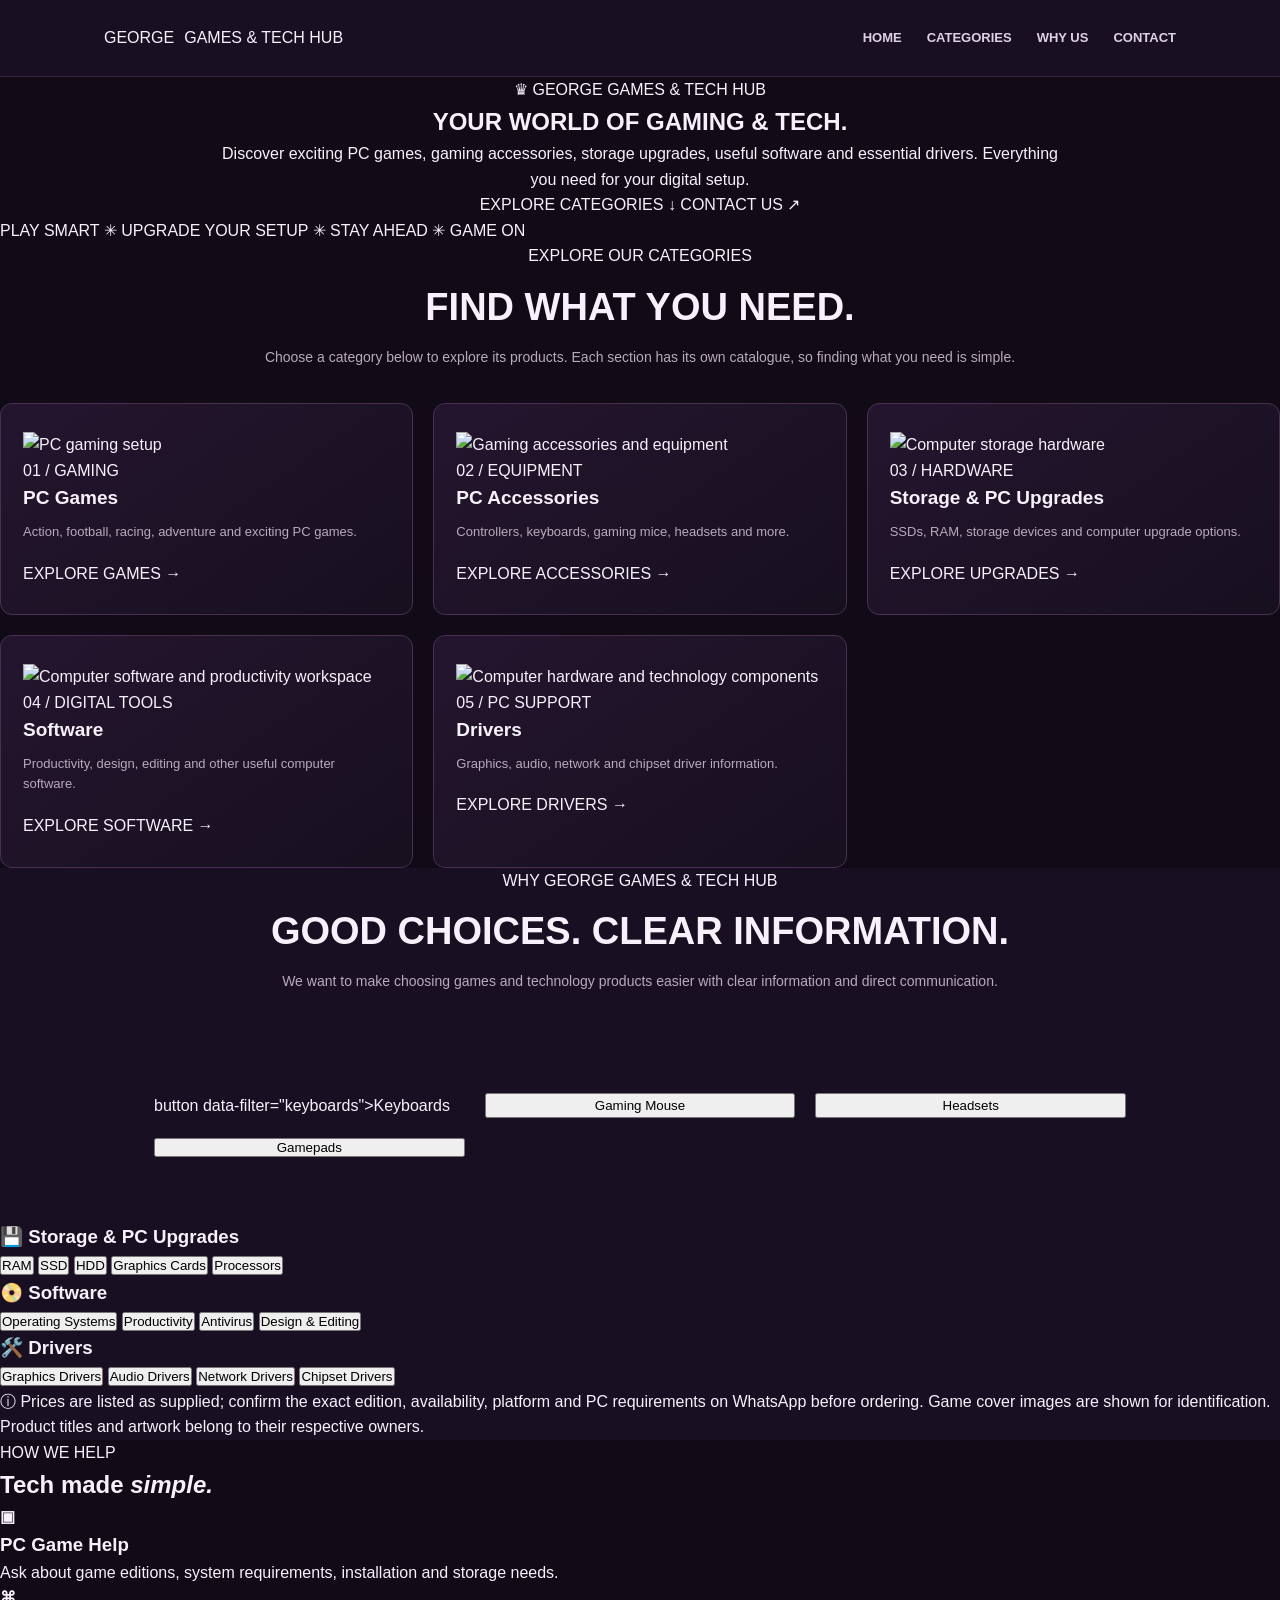
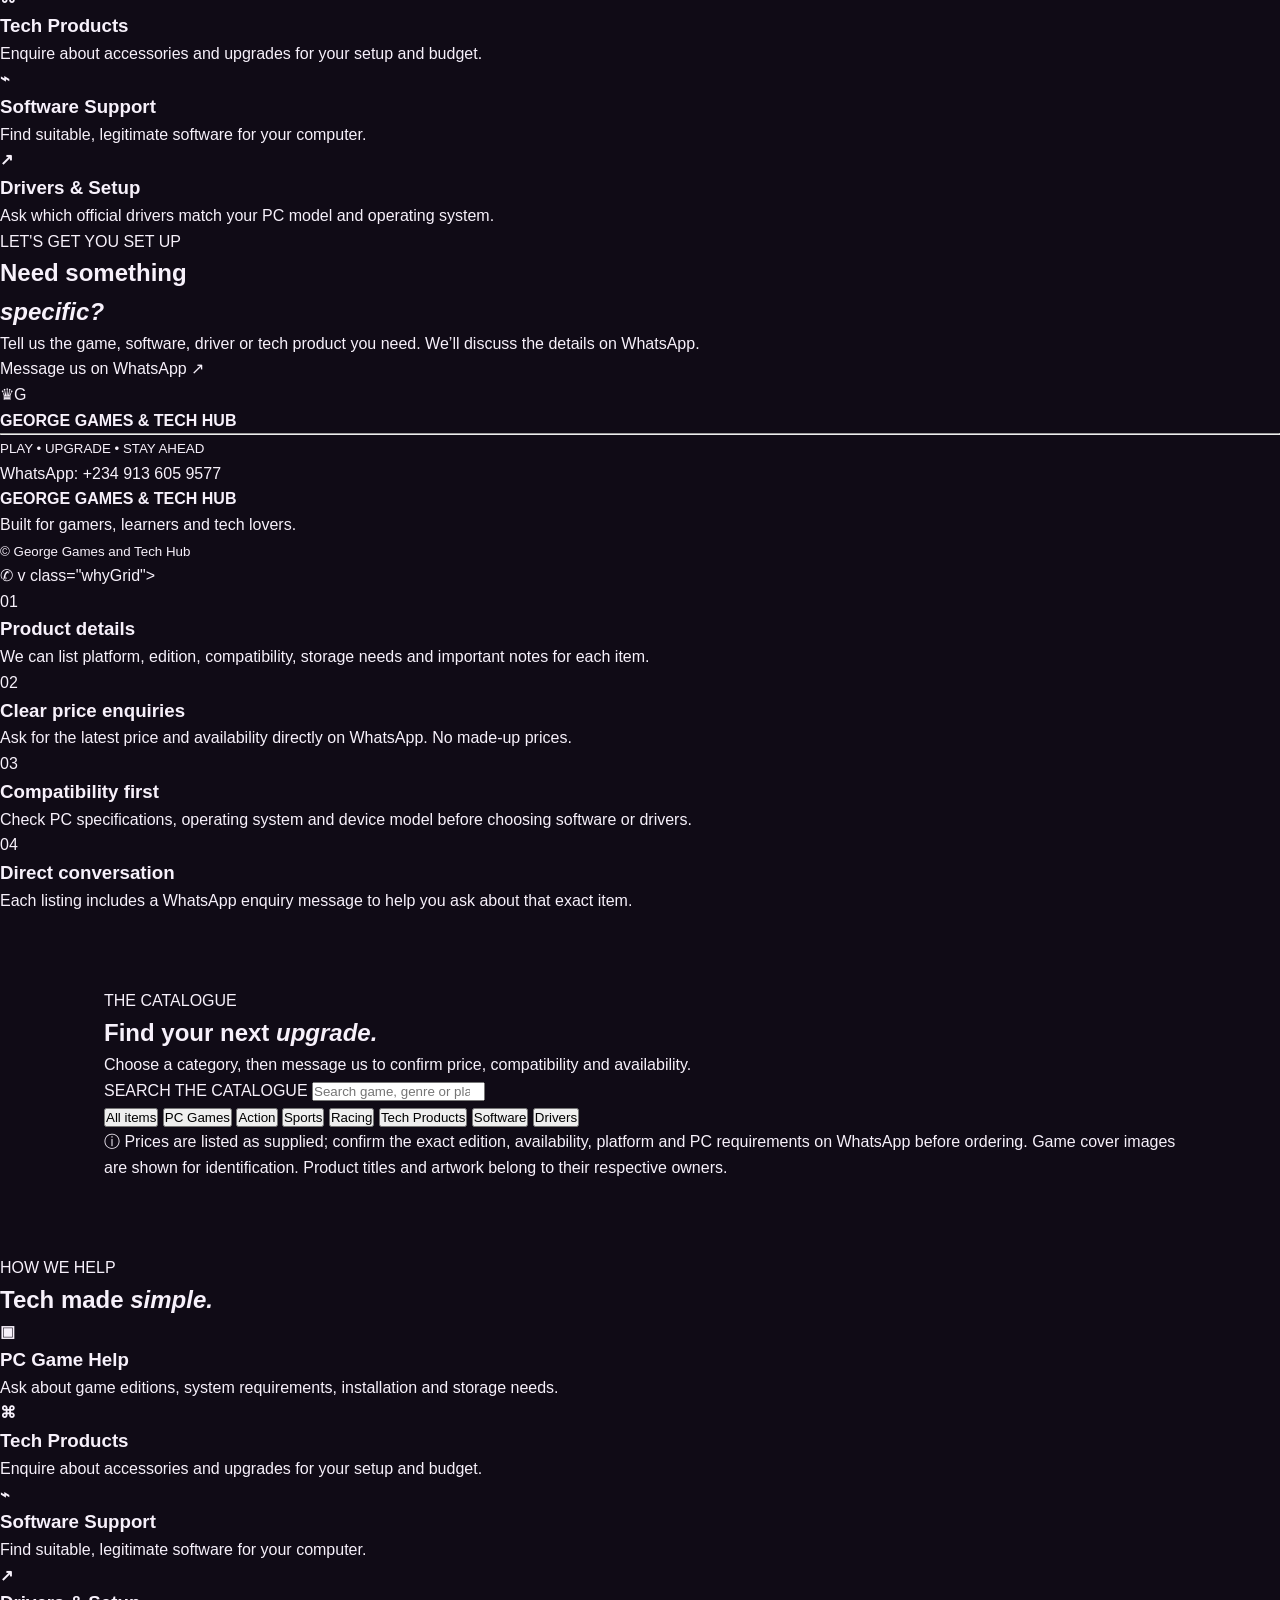
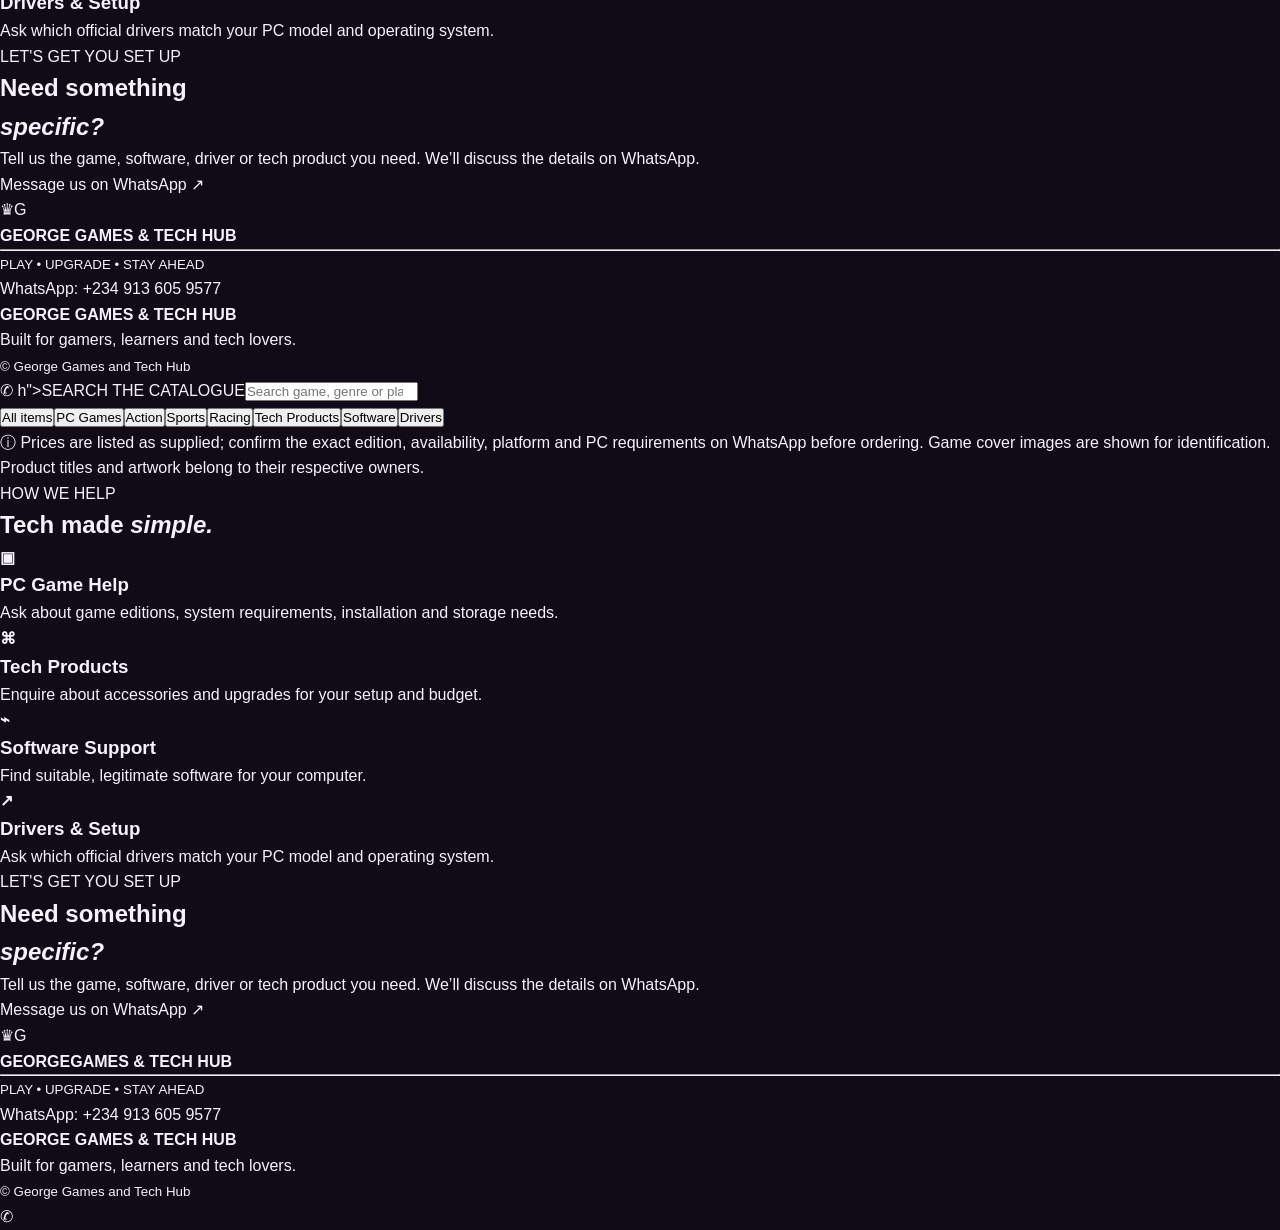
==== index.html @ 57a3c3f0 "Update index.html" ====
<!DOCTYPE html>
<html lang="en">
<head>
  <meta charset="UTF-8">
  <meta name="viewport" content="width=device-width, initial-scale=1.0">
  <meta name="theme-color" content="#160d20">
  <meta name="description" content="George Games & Tech Hub - PC games, gaming accessories, software, drivers and PC upgrades.">
  <title>George Games & Tech Hub</title>

  <style>
    * {
      box-sizing: border-box;
      margin: 0;
      padding: 0;
    }

    html {
      scroll-behavior: smooth;
    }

    body {
      background: #100b16;
      color: #f7f1fb;
      font-family: Arial, Helvetica, sans-serif;
      line-height: 1.6;
    }

    a {
      color: inherit;
      text-decoration: none;
    }

    .homeHeader {
      position: relative;
      z-index: 20;
      background: #190f22;
      border-bottom: 1px solid #392545;
    }

    .homeNav {
      max-width: 1200px;
      min-height: 76px;
      margin: auto;
      padding: 12px 5%;
      display: flex;
      align-items: center;
      justify-content: space-between;
      gap: 15px;
    }

    .homeLogo {
      display: flex;
      align-items: center;
      gap: 10px;
      min-width: 0;
    }

    .crown {
      color: #e8b84b;
      font-size: 35px;
      line-height: 1;
    }

    .logoText {
      color: #fff;
      font-weight: 900;
      font-size: 17px;
      line-height: 1.2;
      letter-spacing: 1px;
    }

    .logoText span {
      display: block;
      color: #e8b84b;
      font-size: 10px;
      letter-spacing: 2px;
      margin-top: 4px;
    }

    .homeLinks {
      display: flex;
      align-items: center;
      gap: 25px;
    }

    .homeLinks a {
      color: #ddd2e5;
      font-size: 13px;
      font-weight: bold;
    }

    .homeLinks a:hover {
      color: #e8b84b;
    }

    .homeMenu {
      display: none;
      background: #e8b84b;
      color: #160d20;
      border: 0;
      border-radius: 6px;
      padding: 10px 13px;
      font-weight: bold;
      cursor: pointer;
    }

    .hero {
      min-height: 440px;
      padding: 85px 6%;
      display: flex;
      align-items: center;
      background:
        radial-gradient(circle at 80% 30%, #462456 0, transparent 35%),
        linear-gradient(120deg, #160d20, #24132e);
    }

    .heroContent {
      max-width: 850px;
      margin: auto;
      text-align: center;
    }

    .eyebrow {
      color: #e8b84b;
      font-size: 12px;
      font-weight: bold;
      letter-spacing: 3px;
      margin-bottom: 15px;
    }

    .hero h1 {
      font-size: clamp(35px, 7vw, 65px);
      line-height: 1.12;
      margin-bottom: 20px;
    }

    .hero h1 span {
      color: #e8b84b;
    }

    .hero p {
      max-width: 650px;
      margin: 0 auto 28px;
      color: #c9bbd2;
      font-size: 16px;
    }

    .button {
      display: inline-block;
      background: #e8b84b;
      color: #160d20;
      padding: 13px 23px;
      border-radius: 6px;
      font-weight: 900;
      font-size: 13px;
      transition: 0.2s;
    }

    .button:hover {
      background: #ffd879;
      transform: translateY(-2px);
    }

    .ticker {
      background: #e8b84b;
      color: #160d20;
      text-align: center;
      padding: 12px 8px;
      font-size: 12px;
      font-weight: 900;
      letter-spacing: 1px;
    }

    .section {
      max-width: 1200px;
      margin: auto;
      padding: 75px 5%;
    }

    .sectionHeading {
      text-align: center;
      margin-bottom: 35px;
    }

    .sectionHeading small {
      color: #e8b84b;
      font-weight: bold;
      letter-spacing: 3px;
    }

    .sectionHeading h2 {
      font-size: clamp(25px, 4vw, 38px);
      margin-top: 8px;
    }

    .sectionHeading p {
      color: #b9aabd;
      margin-top: 8px;
      font-size: 14px;
    }

    .categoryGrid {
      display: grid;
      grid-template-columns: repeat(3, 1fr);
      gap: 20px;
    }

    .categoryCard {
      min-height: 190px;
      padding: 28px 22px;
      border: 1px solid #493052;
      border-radius: 12px;
      background: linear-gradient(145deg, #24152e, #17101f);
      transition: 0.25s;
    }

    .categoryCard:hover {
      transform: translateY(-5px);
      border-color: #e8b84b;
    }

    .categoryIcon {
      font-size: 34px;
      margin-bottom: 15px;
    }

    .categoryCard h3 {
      font-size: 19px;
      margin-bottom: 8px;
    }

    .categoryCard p {
      color: #b9aabd;
      font-size: 13px;
      margin-bottom: 18px;
    }

    .categoryCard strong {
      color: #e8b84b;
      font-size: 12px;
    }

    .whySection {
      background: #190f22;
    }

    .whyGrid {
      max-width: 1100px;
      margin: auto;
      padding: 65px 5%;
      display: grid;
      grid-template-columns: repeat(3, 1fr);
      gap: 20px;
    }

    .whyCard {
      text-align: center;
      padding: 25px 18px;
      border: 1px solid #392545;
      border-radius: 10px;
      background: #21142b;
    }

    .whyCard .categoryIcon {
      font-size: 30px;
    }

    .whyCard h3 {
      margin-bottom: 8px;
    }

    .whyCard p {
      color: #b9aabd;
      font-size: 13px;
    }

    .contactSection {
      text-align: center;
      padding: 70px 5%;
    }

    .contactSection h2 {
      font-size: 30px;
      margin-bottom: 12px;
    }

    .contactSection p {
      color: #b9aabd;
      margin-bottom: 22px;
    }

    .footer {
      background: #09060d;
      border-top: 1px solid #392545;
      padding: 28px 5%;
      text-align: center;
      color: #a998b5;
      font-size: 12px;
    }

    .footer strong {
      color: #e8b84b;
    }

    .whatsappFloat {
      position: fixed;
      right: 18px;
      bottom: 18px;
      z-index: 30;
      background: #20c968;
      color: #071b0e;
      padding: 13px 17px;
      border-radius: 30px;
      font-size: 13px;
      font-weight: 900;
      box-shadow: 0 5px 20px #0008;
    }

    @media (max-width: 750px) {
      .homeNav {
        min-height: 68px;
        padding: 10px 4%;
      }

      .logoText {
        font-size: 13px;
      }

      .logoText span {
        font-size: 8px;
        letter-spacing: 1px;
      }

      .crown {
        font-size: 29px;
      }

      .homeMenu {
        display: block;
        flex-shrink: 0;
      }

      .homeenter;
            align-items: center;
            background: var(--green);
            color: #10170d;
            border-radius: 50%;
            font-size: 25px;
            font-weight: bold;
            box-shadow: 0 5px 20px rgba(0,0,0,.4);
        }

        /* TABLET */

        @media (max-width: 900px) {

            .categoryGrid {
                grid-template-columns: repeat(2, 1fr);
            }

            .whyGrid {
                grid-template-columns: repeat(2, 1fr);
            }

        }

        /* MOBILE */

        @media (max-width: 650px) {

            .homeNav {
                min-height: 68px;
            }

            .homeMenu {
                display: block;
            }

            .homeLinks {
                display: none;
                position: absolute;
                top: 68px;
                left: 0;
                right: 0;
                padding: 22px 5%;
                background: #0d1510;
                border-bottom: 1px solid var(--border);
                flex-direction: column;
                align-items: flex-start;
                gap: 22px;
            }

            .homeLinks.open {
                display: flex;
            }

            .homeHero {
                min-height: 470px;
                padding: 75px 6%;
            }

            .homeHero p {
                font-size: 14px;
            }

            .homeSection {
                padding: 65px 5%;
            }

            .categoryGrid {
                grid-template-columns: 1fr;
            }

            .categoryCard {
                min-height: 290px;
            }

            .whyGrid {
                grid-template-columns: 1fr;
            }

            .homeTicker {
                font-size: 10px;
                letter-spacing: 1px;
            }

        }
    </style>
</head>

<body>

    <!-- HEADER -->

    <header class="homeHeader">

        <nav class="homeNav">

            <a href="index.html" class="homeLogo">
                GEORGE <span>GAMES & TECH HUB</span>
            </a>

            <button
                class="homeMenu"
                id="homeMenu"
                type="button"
                aria-label="Open navigation menu"
                aria-expanded="false">
                MENU ☰
            </button>

            <div class="homeLinks" id="homeLinks">

                <a href="index.html">HOME</a>
                <a href="#categories">CATEGORIES</a>
                <a href="#why-us">WHY US</a>
                <a href="#contact">CONTACT</a>

            </div>

        </nav>

    </header>


    <!-- HERO -->

    <section class="homeHero">

        <div class="heroContent">

            <span class="heroTag">
                ♛ GEORGE GAMES & TECH HUB
            </span>

            <h1>
                YOUR WORLD OF
                <span>GAMING & TECH.</span>
            </h1>

            <p>
                Discover exciting PC games, gaming accessories,
                storage upgrades, useful software and essential drivers.
                Everything you need for your digital setup.
            </p>

            <div class="heroButtons">

                <a href="#categories" class="homeButton">
                    EXPLORE CATEGORIES ↓
                </a>

                <a
                    href="https://wa.me/2349136059577"
                    target="_blank"
                    rel="noopener"
                    class="homeButton secondary">
                    CONTACT US ↗
                </a>

            </div>

        </div>

    </section>


    <!-- TICKER -->

    <div class="homeTicker">
        PLAY SMART <span>✳</span>
        UPGRADE YOUR SETUP <span>✳</span>
        STAY AHEAD <span>✳</span>
        GAME ON
    </div>


    <!-- CATEGORY CARDS -->

    <main>

        <section class="homeSection" id="categories">

            <div class="sectionHeading">

                <label>EXPLORE OUR CATEGORIES</label>

                <h2>
                    FIND WHAT YOU <span>NEED.</span>
                </h2>

                <p>
                    Choose a category below to explore its products.
                    Each section has its own catalogue, so finding what
                    you need is simple.
                </p>

            </div>


            <div class="categoryGrid">


                <!-- GAMES -->

                <a href="games.html" class="categoryCard">

                    <img
                        class="categoryImage"
                        src="https://images.unsplash.com/photo-1542751371-adc38448a05e?auto=format&fit=crop&w=1000&q=85"
                        alt="PC gaming setup"
                        loading="lazy">

                    <div class="categoryOverlay"></div>

                    <div class="categoryContent">

                        <span class="categoryNumber">01 / GAMING</span>

                        <h3>PC Games</h3>

                        <p>
                            Action, football, racing, adventure and
                            exciting PC games.
                        </p>

                        <span class="categoryLink">
                            EXPLORE GAMES →
                        </span>

                    </div>

                </a>


                <!-- ACCESSORIES -->

                <a href="accessories.html" class="categoryCard">

                    <img
                        class="categoryImage"
                        src="https://images.unsplash.com/photo-1593305841991-05c297ba4575?auto=format&fit=crop&w=1000&q=85"
                        alt="Gaming accessories and equipment"
                        loading="lazy">

                    <div class="categoryOverlay"></div>

                    <div class="categoryContent">

                        <span class="categoryNumber">02 / EQUIPMENT</span>

                        <h3>PC Accessories</h3>

                        <p>
                            Controllers, keyboards, gaming mice,
                            headsets and more.
                        </p>

                        <span class="categoryLink">
                            EXPLORE ACCESSORIES →
                        </span>

                    </div>

                </a>


                <!-- STORAGE -->

                <a href="storage.html" class="categoryCard">

                    <img
                        class="categoryImage"
                        src="https://images.unsplash.com/photo-1597872200969-2b65d56bd16b?auto=format&fit=crop&w=1000&q=85"
                        alt="Computer storage hardware"
                        loading="lazy">

                    <div class="categoryOverlay"></div>

                    <div class="categoryContent">

                        <span class="categoryNumber">03 / HARDWARE</span>

                        <h3>Storage & PC Upgrades</h3>

                        <p>
                            SSDs, RAM, storage devices and
                            computer upgrade options.
                        </p>

                        <span class="categoryLink">
                            EXPLORE UPGRADES →
                        </span>

                    </div>

                </a>


                <!-- SOFTWARE -->

                <a href="software.html" class="categoryCard">

                    <img
                        class="categoryImage"
                        src="https://images.unsplash.com/photo-1516321318423-f06f85e504b3?auto=format&fit=crop&w=1000&q=85"
                        alt="Computer software and productivity workspace"
                        loading="lazy">

                    <div class="categoryOverlay"></div>

                    <div class="categoryContent">

                        <span class="categoryNumber">04 / DIGITAL TOOLS</span>

                        <h3>Software</h3>

                        <p>
                            Productivity, design, editing and
                            other useful computer software.
                        </p>

                        <span class="categoryLink">
                            EXPLORE SOFTWARE →
                        </span>

                    </div>

                </a>


                <!-- DRIVERS -->

                <a href="drivers.html" class="categoryCard">

                    <img
                        class="categoryImage"
                        src="https://images.unsplash.com/photo-1518770660439-4636190af475?auto=format&fit=crop&w=1000&q=85"
                        alt="Computer hardware and technology components"
                        loading="lazy">

                    <div class="categoryOverlay"></div>

                    <div class="categoryContent">

                        <span class="categoryNumber">05 / PC SUPPORT</span>

                        <h3>Drivers</h3>

                        <p>
                            Graphics, audio, network and chipset
                            driver information.
                        </p>

                        <span class="categoryLink">
                            EXPLORE DRIVERS →
                        </span>

                    </div>

                </a>


            </div>

        </section>


        <!-- WHY US -->

        <section class="whySection" id="why-us">

            <div class="whyInner">

                <div class="sectionHeading">

                    <label>WHY GEORGE GAMES & TECH HUB</label>

                    <h2>
                        GOOD CHOICES.
                        <span>CLEAR INFORMATION.</span>
                    </h2>

                    <p>
                        We want to make choosing games and technology
                        products easier with clear information and
                        direct communication.
                    </p>

                </div>


                <div class="whyGrid">

       button data-filter="keyboards">Keyboards</button>
                <button data-filter="gaming mouse">Gaming Mouse</button>
                <button data-filter="headsets">Headsets</button>
                <button data-filter="gamepads">Gamepads</button>
            </div>
        </div>

        <div class="filterGroup">
            <h3>💾 Storage &amp; PC Upgrades</h3>
            <div class="filters">
                <button data-filter="ram">RAM</button>
                <button data-filter="ssd">SSD</button>
                <button data-filter="hdd">HDD</button>
                <button data-filter="graphics cards">Graphics Cards</button>
                <button data-filter="processors">Processors</button>
            </div>
        </div>

        <div class="filterGroup">
            <h3>📀 Software</h3>
            <div class="filters">
                <button data-filter="operating systems">Operating Systems</button>
                <button data-filter="productivity">Productivity</button>
                <button data-filter="antivirus">Antivirus</button>
                <button data-filter="design & editing">Design &amp; Editing</button>
            </div>
        </div>

        <div class="filterGroup">
            <h3>🛠️ Drivers</h3>
            <div class="filters">
                <button data-filter="graphics drivers">Graphics Drivers</button>
                <button data-filter="audio drivers">Audio Drivers</button>
                <button data-filter="network drivers">Network Drivers</button>
                <button data-filter="chipset drivers">Chipset Drivers</button>
            </div>
        </div>

    </div>

    <div class="products" id="products"></div>

    <p class="note">
        ⓘ Prices are listed as supplied; confirm the exact edition,
        availability, platform and PC requirements on WhatsApp before
        ordering. Game cover images are shown for identification.
        Product titles and artwork belong to their respective owners.
    </p>

</section>

<!-- SERVICES -->

<section class="services" id="services">
    <label>HOW WE HELP</label>
    <h2>Tech made <em>simple.</em></h2>

    <div class="serviceGrid">
        <article>
            <b>▣</b>
            <h3>PC Game Help</h3>
            <p>Ask about game editions, system requirements, installation and storage needs.</p>
        </article>

        <article>
            <b>⌘</b>
            <h3>Tech Products</h3>
            <p>Enquire about accessories and upgrades for your setup and budget.</p>
        </article>

        <article>
            <b>⌁</b>
            <h3>Software Support</h3>
            <p>Find suitable, legitimate software for your computer.</p>
        </article>

        <article>
            <b>↗</b>
            <h3>Drivers &amp; Setup</h3>
            <p>Ask which official drivers match your PC model and operating system.</p>
        </article>
    </div>
</section>

<!-- CONTACT -->

<section class="contact" id="contact">

    <div class="contactCard">
        <label>LET'S GET YOU SET UP</label>
        <h2>Need something<br><em>specific?</em></h2>

        <p>
            Tell us the game, software, driver or tech product you need.
            We’ll discuss the details on WhatsApp.
        </p>

        <a class="btn"
           data-wa="Hello George Games and Tech Hub! I need help finding a specific product."
           target="_blank"
           rel="noopener">
            Message us on WhatsApp ↗
        </a>
    </div>

    <div class="contactSide">
        <div class="bigG"><span>♛</span>G</div>
        <strong>GEORGE</strong>
        <b>GAMES &amp; TECH HUB</b>
        <hr>
        <small>PLAY • UPGRADE • STAY AHEAD</small>
        <p class="contactNumber">WhatsApp: +234 913 605 9577</p>
    </div>

</section>

</main>

<!-- FOOTER -->

<footer>
    <strong>GEORGE <span>GAMES &amp; TECH HUB</span></strong>
    <p>Built for gamers, learners and tech lovers.</p>
    <small>© <span id="year"></span> George Games and Tech Hub</small>
</footer>

<a class="floatWa"
   data-wa="Hello! Please help me with your catalogue."
   target="_blank"
   rel="noopener"
   aria-label="WhatsApp">✆</a>

<!-- SUPABASE CONNECTION -->

<script src="https://cdn.jsdelivr.net/npm/@supabase/supabase-js@2"></script>

<script>
const SUPABASE_URL = "https://krwdispgabnsxrbbpeqx.supabase.co";

const SUPABASE_PUBLISHABLE_KEY = "sb_publishable_7kXHB4eR-ukGbXNZL1s57A_Ve8VWEEv";

const supabaseClient = window.supabase.createClient(
    SUPABASE_URL,
    SUPABASE_PUBLISHABLE_KEY
);
</script>

<!-- PRODUCT CATALOGUE -->

<script src="products.js"></script>

<!-- MAIN WEBSITE APPLICATION -->

<script src="app.js"></script>

<!-- SERVICE WORKER -->

<script>
if ("serviceWorker" in navigator) {
    window.addEventListener("load", () => {
        navigator.serviceWorker
            .register("./sw.js")
            .then(() => {
                console.log("George Games Tech Hub app is ready!");
            })
            .catch(error => {
                console.error("Service worker registration failed:", error);
            });
    });
}
</script>

<!-- LOADING SCREEN -->

<script>
window.addEventListener("load", function() {
    const loader = document.f35" opacity=".75"/>
        </svg>

        <div class="chip">ELITE SERIES 2 <span>•</span> PC READY</div>

        <div class="controller-caption">
            <b>PRECISION CONTROL</b>
            <small>Custom profiles · Rear paddles · Adjustable sticks</small>
        </div>
    </div>
</section>

<div class="ticker">
    PLAY SMART <b>✳</b> UPGRADE YOUR SETUP <b>✳</b> STAY AHEAD <b>✳</b>
    PLAY SMART <b>✳</b> UPGRADE YOUR SETUP <b>✳</b> STAY AHEAD
</div>

<!-- WHY US -->

<section class="why section" id="why-us">
    <div class="heading">
        <div>
            <label>WHY GEORGE GAMES &amp; TECH HUB</label>
            <h2>Good choices.<br><em>Clear information.</em></h2>
        </div>
        <p>Find the right game, accessory or PC software with product details explained in simple language before you decide.</p>
    </div>

    <div class="whyGrid">
        <article>
            <span>01</span>
            <h3>Product details</h3>
            <p>We can list platform, edition, compatibility, storage needs and important notes for each item.</p>
        </article>

        <article>
            <span>02</span>
            <h3>Clear price enquiries</h3>
            <p>Ask for the latest price and availability directly on WhatsApp. No made-up prices.</p>
        </article>

        <article>
            <span>03</span>
            <h3>Compatibility first</h3>
            <p>Check PC specifications, operating system and device model before choosing software or drivers.</p>
        </article>

        <article>
            <span>04</span>
            <h3>Direct conversation</h3>
            <p>Each listing includes a WhatsApp enquiry message to help you ask about that exact item.</p>
        </article>
    </div>
</section>

<!-- CATALOGUE -->

<section class="section" id="catalogue">

    <div class="heading">
        <div>
            <label>THE CATALOGUE</label>
            <h2>Find your next <em>upgrade.</em></h2>
        </div>
        <p>Choose a category, then message us to confirm price, compatibility and availability.</p>
    </div>

    <div class="catalogueTools">
        <label class="searchLabel" for="productSearch">SEARCH THE CATALOGUE</label>
        <input id="productSearch" type="search" placeholder="Search game, genre or platform…" autocomplete="off">
        <span id="productCount" class="productCount"></span>
    </div>

    <!-- NEW GROUPED FILTERS -->

    <div class="filterGroups">

        <div class="filterGroup">
            <h3>🌟 All Products</h3>
            <div class="filters">
                <button class="active" data-filter="all">All Items</button>
            </div>
        </div>

        <div class="filterGroup">
            <h3>🎮 PC Games</h3>
            <div class="filters">
                <button data-filter="games">All Games</button>
                <button data-filter="action">Action</button>
                <button data-filter="adventure">Adventure</button>
                <button data-filter="racing">Racing</button>
                <button data-filter="sports">Sports</button>
                <button data-filter="fighting">Fighting</button>
                <button data-filter="shooting">Shooting</button>
                <button data-filter="open world">Open World</button>
                <button data-filter="simulation">Simulation</button>
                <button data-filter="strategy">Strategy</button>
                <button data-filter="horror">Horror</button>
            </div>
        </div>

        <div class="filterGroup">
            <h3>🖥️ PC Accessories</h3>
            <div class="filters">
                <button data-filter="controllers">Controllers</button>
                <button data-filter="keyboards">Keyboards</button>
                <button data-filter="gaming mouse">Gaming Mouse</button>
                <button data-filter="headsets">Headsets</button>
                <button data-filter="gamepads">Gamepads</button>
            </div>
        </div>

        <div class="filterGroup">
            <h3>💾 Storage &amp; PC Upgrades</h3>
            <div class="filters">
                <button data-filter="ram">RAM</button>
                <button data-filter="ssd">SSD</button>
                <button data-filter="hdd">HDD</button>
                <button data-filter="graphics cards">Graphics Cards</button>
                <button data-filter="processors">Processors</button>
            </div>
        </div>

        <div class="filterGroup">
            <h3>📀 Software</h3>
            <div class="filters">
                <button data-filter="operating systems">Operating Systems</button>
                <button data-filter="productivity">Productivity</button>
                <button data-filter="antivirus">Antivirus</button>
                <button data-filter="design & editing">Design &amp; Editing</button>
            </div>
        </div>

        <div class="filterGroup">
            <h3>🛠️ Drivers</h3>
            <div class="filters">
                <button data-filter="graphics drivers">Graphics Drivers</button>
                <button data-filter="audio drivers">Audio Drivers</button>
                <button data-filter="network drivers">Network Drivers</button>
                <button data-filter="chipset drivers">Chipset Drivers</button>
            </div>
        </div>

    </div>

    <div class="products" id="products"></div>

    <p class="note">
        ⓘ Prices are listed as supplied; confirm the exact edition, availability, platform and PC requirements on WhatsApp before ordering. Game cover images are shown for identification. Product titles and artwork belong to their respective owners.
    </p>

</section>

<!-- SERVICES -->

<section class="services" id="services">
    <label>HOW WE HELP</label>
    <h2>Tech made <em>simple.</em></h2>

    <div class="serviceGrid">
        <article>
            <b>▣</b>
            <h3>PC Game Help</h3>
            <p>Ask about game editions, system requirements, installation and storage needs.</p>
        </article>

        <article>
            <b>⌘</b>
            <h3>Tech Products</h3>
            <p>Enquire about accessories and upgrades for your setup and budget.</p>
        </article>

        <article>
            <b>⌁</b>
            <h3>Software Support</h3>
            <p>Find suitable, legitimate software for your computer.</p>
        </article>

        <article>
            <b>↗</b>
            <h3>Drivers &amp; Setup</h3>
            <p>Ask which official drivers match your PC model and operating system.</p>
        </article>
    </div>
</section>

<!-- CONTACT -->

<section class="contact" id="contact">

    <div class="contactCard">
        <label>LET'S GET YOU SET UP</label>
        <h2>Need something<br><em>specific?</em></h2>
        <p>Tell us the game, software, driver or tech product you need. We’ll discuss the details on WhatsApp.</p>

        <a class="btn" data-wa="Hello George Games and Tech Hub! I need help finding a specific product." target="_blank" rel="noopener">
            Message us on WhatsApp ↗
        </a>
    </div>

    <div class="contactSide">
        <div class="bigG"><span>♛</span>G</div>
        <strong>GEORGE</strong>
        <b>GAMES &amp; TECH HUB</b>
        <hr>
        <small>PLAY • UPGRADE • STAY AHEAD</small>
        <p class="contactNumber">WhatsApp: +234 913 605 9577</p>
    </div>

</section>

</main>

<!-- FOOTER -->

<footer>
    <strong>GEORGE <span>GAMES &amp; TECH HUB</span></strong>
    <p>Built for gamers, learners and tech lovers.</p>
    <small>© <span id="year"></span> George Games and Tech Hub</small>
</footer>

<a class="floatWa" data-wa="Hello! Please help me with your catalogue." target="_blank" rel="noopener" aria-label="WhatsApp">✆</a>

<!-- SUPABASE CONNECTION -->

<script src="https://cdn.jsdelivr.net/npm/@supabase/supabase-js@2"></script>

<script>
const SUPABASE_URL = "https://krwdispgabnsxrbbpeqx.supabase.co";

const SUPABASE_PUBLISHABLE_KEY = "sb_publishable_7kXHB4eR-ukGbXNZL1s57A_Ve8VWEEv";

const supabaseClient = window.supabase.createClient(
    SUPABASE_URL,
    SUPABASE_PUBLISHABLE_KEY
);
</script>

<!-- PRODUCT CATALOGUE -->

<script src="products.js"></script>

<!-- MAIN WEBSITE APPLICATION -->

<script src="app.js"></script>

<!-- SERVICE WORKER -->

<script>
if ("serviceWorker" in navigator) {
    window.addEventListener("load", () => {
        navigator.serviceWorker
            .register("./sw.js")
            .then(() => {
                console.log("George Games Tech Hub app is ready!");
            })
            .catch(error => {
                console.error("Service worker registration failed:", error);
            });
    });
}
</script>

<!-- LOADING SCREEN -->

<script>
window.addEventListener("load", function() {
    const loader = document.getElementById("app-loader");

    if (loader) {
        setTimeout(function() {
            loader.classList.add("hidden");

            setTimeout(function() {
                loader.remove();
            }, 500);
        }, 700);
    }
});
</script>

</body>
                    </html>v class="whyGrid">
        <article><span>01</span><h3>Product details</h3><p>We can list platform, edition, compatibility, storage needs and important notes for each item.</p></article>
        <article><span>02</span><h3>Clear price enquiries</h3><p>Ask for the latest price and availability directly on WhatsApp. No made-up prices.</p></article>
        <article><span>03</span><h3>Compatibility first</h3><p>Check PC specifications, operating system and device model before choosing software or drivers.</p></article>
        <article><span>04</span><h3>Direct conversation</h3><p>Each listing includes a WhatsApp enquiry message to help you ask about that exact item.</p></article>
    </div>
</section>

<section class="section" id="catalogue">
    <div class="heading">
        <div>
            <label>THE CATALOGUE</label>
            <h2>Find your next <em>upgrade.</em></h2>
        </div>
        <p>Choose a category, then message us to confirm price, compatibility and availability.</p>
    </div>

    <div class="catalogueTools">
        <label class="searchLabel" for="productSearch">SEARCH THE CATALOGUE</label>
        <input id="productSearch" type="search" placeholder="Search game, genre or platform…" autocomplete="off">
        <span id="productCount" class="productCount"></span>
    </div>

    <div class="filters">
        <button class="active" data-filter="all">All items</button>
        <button data-filter="games">PC Games</button>
        <button data-filter="action">Action</button>
        <button data-filter="sports">Sports</button>
        <button data-filter="racing">Racing</button>
        <button data-filter="tech">Tech Products</button>
        <button data-filter="software">Software</button>
        <button data-filter="drivers">Drivers</button>
    </div>

    <div class="products" id="products"></div>

    <p class="note">
        ⓘ Prices are listed as supplied; confirm the exact edition, availability, platform and PC requirements on WhatsApp before ordering. Game cover images are shown for identification. Product titles and artwork belong to their respective owners.
    </p>
</section>

<section class="services" id="services">
    <label>HOW WE HELP</label>
    <h2>Tech made <em>simple.</em></h2>

    <div class="serviceGrid">
        <article><b>▣</b><h3>PC Game Help</h3><p>Ask about game editions, system requirements, installation and storage needs.</p></article>
        <article><b>⌘</b><h3>Tech Products</h3><p>Enquire about accessories and upgrades for your setup and budget.</p></article>
        <article><b>⌁</b><h3>Software Support</h3><p>Find suitable, legitimate software for your computer.</p></article>
        <article><b>↗</b><h3>Drivers &amp; Setup</h3><p>Ask which official drivers match your PC model and operating system.</p></article>
    </div>
</section>

<section class="contact" id="contact">
    <div class="contactCard">
        <label>LET'S GET YOU SET UP</label>
        <h2>Need something<br><em>specific?</em></h2>
        <p>Tell us the game, software, driver or tech product you need. We’ll discuss the details on WhatsApp.</p>
        <a class="btn" data-wa="Hello George Games and Tech Hub! I need help finding a specific product." target="_blank" rel="noopener">Message us on WhatsApp ↗</a>
    </div>

    <div class="contactSide">
        <div class="bigG"><span>♛</span>G</div>
        <strong>GEORGE</strong>
        <b>GAMES &amp; TECH HUB</b>
        <hr>
        <small>PLAY • UPGRADE • STAY AHEAD</small>
        <p class="contactNumber">WhatsApp: +234 913 605 9577</p>
    </div>
</section>

</main>

<footer>
    <strong>GEORGE <span>GAMES &amp; TECH HUB</span></strong>
    <p>Built for gamers, learners and tech lovers.</p>
    <small>© <span id="year"></span> George Games and Tech Hub</small>
</footer>

<a class="floatWa" data-wa="Hello! Please help me with your catalogue." target="_blank" rel="noopener" aria-label="WhatsApp">✆</a>

<!-- Supabase must load BEFORE app.js -->
<script src="https://cdn.jsdelivr.net/npm/@supabase/supabase-js@2"></script>

<script>
const SUPABASE_URL = "https://krwdispgabnsxrbbpeqx.supabase.co";

const SUPABASE_PUBLISHABLE_KEY = "sb_publishable_7kXHB4eR-ukGbXNZL1s57A_Ve8VWEEv";

const supabaseClient = window.supabase.createClient(
    SUPABASE_URL,
    SUPABASE_PUBLISHABLE_KEY
);
</script>

<!-- Existing product catalogue -->
<script src="products.js"></script>

<!-- Main website application -->
<script src="app.js"></script>

<!-- Service worker -->
<script>
if ("serviceWorker" in navigator) {
    window.addEventListener("load", () => {
        navigator.serviceWorker
            .register("./sw.js")
            .then(() => {
                console.log("George Games Tech Hub app is ready!");
            })
            .catch(error => {
                console.error("Service worker registration failed:", error);
            });
    });
}
</script>

<!-- Loading screen -->
<script>
window.addEventListener("load", function() {
    const loader = document.getElementById("app-loader");

    if (loader) {
        setTimeout(function() {
            loader.classList.add("hidden");

            setTimeout(function() {
                loader.remove();
            }, 500);
        }, 700);
    }
});
</script>

</body>
    </html>h">SEARCH THE CATALOGUE</label><input id="productSearch" type="search" placeholder="Search game, genre or platform…" autocomplete="off"><span id="productCount" class="productCount"></span></div><div class="filters"><button class="active" data-filter="all">All items</button><button data-filter="games">PC Games</button><button data-filter="action">Action</button><button data-filter="sports">Sports</button><button data-filter="racing">Racing</button><button data-filter="tech">Tech Products</button><button data-filter="software">Software</button><button data-filter="drivers">Drivers</button></div><div class="products" id="products"></div>
<p class="note">ⓘ Prices are listed as supplied; confirm the exact edition, availability, platform and PC requirements on WhatsApp before ordering. Game cover images are shown for identification. Product titles and artwork belong to their respective owners.</p></section>
<section class="services" id="services"><label>HOW WE HELP</label><h2>Tech made <em>simple.</em></h2><div class="serviceGrid"><article><b>▣</b><h3>PC Game Help</h3><p>Ask about game editions, system requirements, installation and storage needs.</p></article><article><b>⌘</b><h3>Tech Products</h3><p>Enquire about accessories and upgrades for your setup and budget.</p></article><article><b>⌁</b><h3>Software Support</h3><p>Find suitable, legitimate software for your computer.</p></article><article><b>↗</b><h3>Drivers &amp; Setup</h3><p>Ask which official drivers match your PC model and operating system.</p></article></div></section>
<section class="contact" id="contact"><div class="contactCard"><label>LET'S GET YOU SET UP</label><h2>Need something<br><em>specific?</em></h2><p>Tell us the game, software, driver or tech product you need. We’ll discuss the details on WhatsApp.</p><a class="btn" data-wa="Hello George Games and Tech Hub! I need help finding a specific product." target="_blank" rel="noopener">Message us on WhatsApp ↗</a></div><div class="contactSide"><div class="bigG"><span>♛</span>G</div><strong>GEORGE</strong><b>GAMES &amp; TECH HUB</b><hr><small>PLAY • UPGRADE • STAY AHEAD</small><p class="contactNumber">WhatsApp: +234 913 605 9577</p></div></section>
</main><footer><strong>GEORGE <span>GAMES &amp; TECH HUB</span></strong><p>Built for gamers, learners and tech lovers.</p><small>© <span id="year"></span> George Games and Tech Hub</small></footer>
<a class="floatWa" data-wa="Hello! Please help me with your catalogue." target="_blank" rel="noopener" aria-label="WhatsApp">✆</a>
<script src="products.js"></script><script src="app.js"></script><script>
if ("serviceWorker" in navigator) {
  window.addEventListener("load", () => {
    navigator.serviceWorker
      .register("./sw.js")
      .then(() => {
        console.log("George Games Tech Hub app is ready!");
      })
      .catch((error) => {
        console.error("Service worker registration failed:", error);
      });
  });
}
  </script><script>
window.addEventListener("load", function () {
    const loader = document.getElementById("app-loader");

    if (loader) {
        setTimeout(function () {
            loader.classList.add("hidden");

            setTimeout(function () {
                loader.remove();
            }, 500);
        }, 700);
    }
});
  </script><script src="https://cdn.jsdelivr.net/npm/@supabase/supabase-js@2"></script>
    <script>
const SUPABASE_URL = "https://krwdispgabnsxrbbpeqx.supabase.co";

const SUPABASE_PUBLISHABLE_KEY = "sb_publishable_7kXHB4eR-ukGbXNZL1s57A_Ve8VWEEv";

const supabaseClient = window.supabase.createClient(
  SUPABASE_URL,
  SUPABASE_PUBLISHABLE_KEY
);
    </script></body></html>
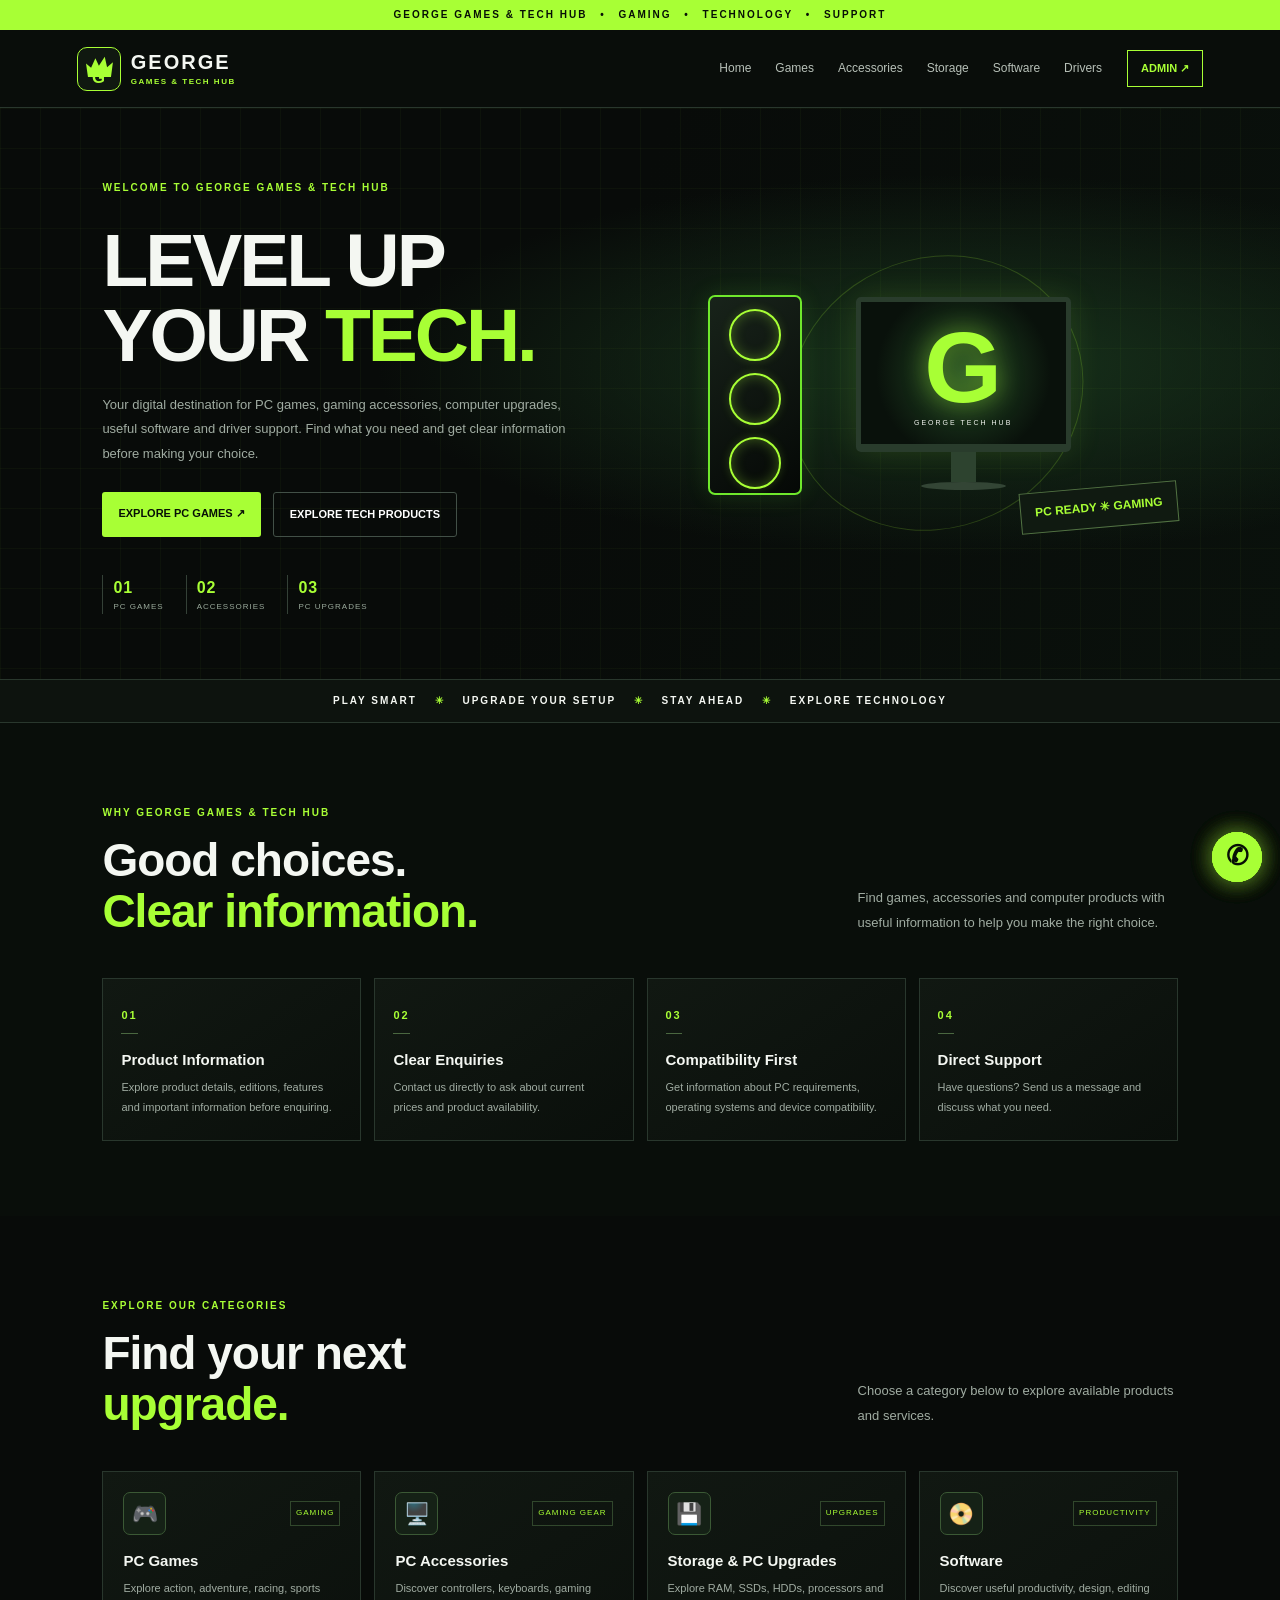
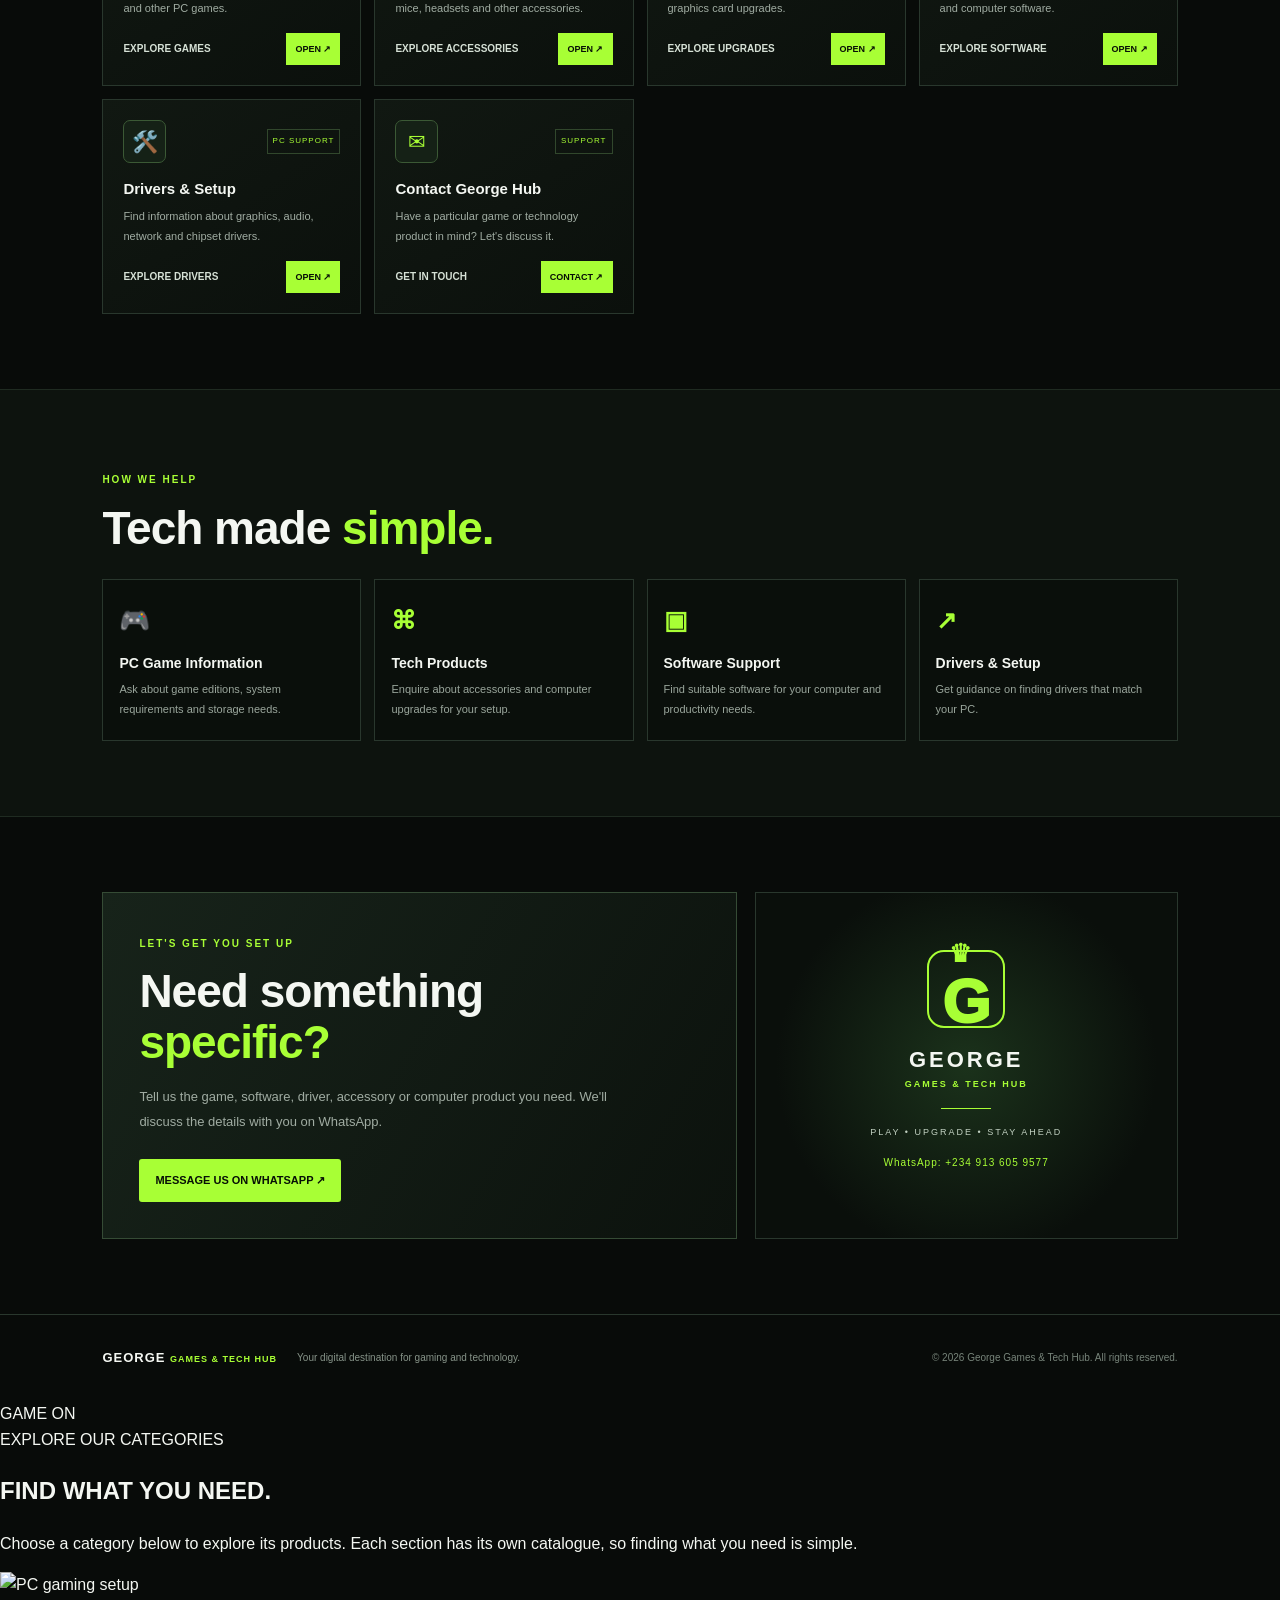
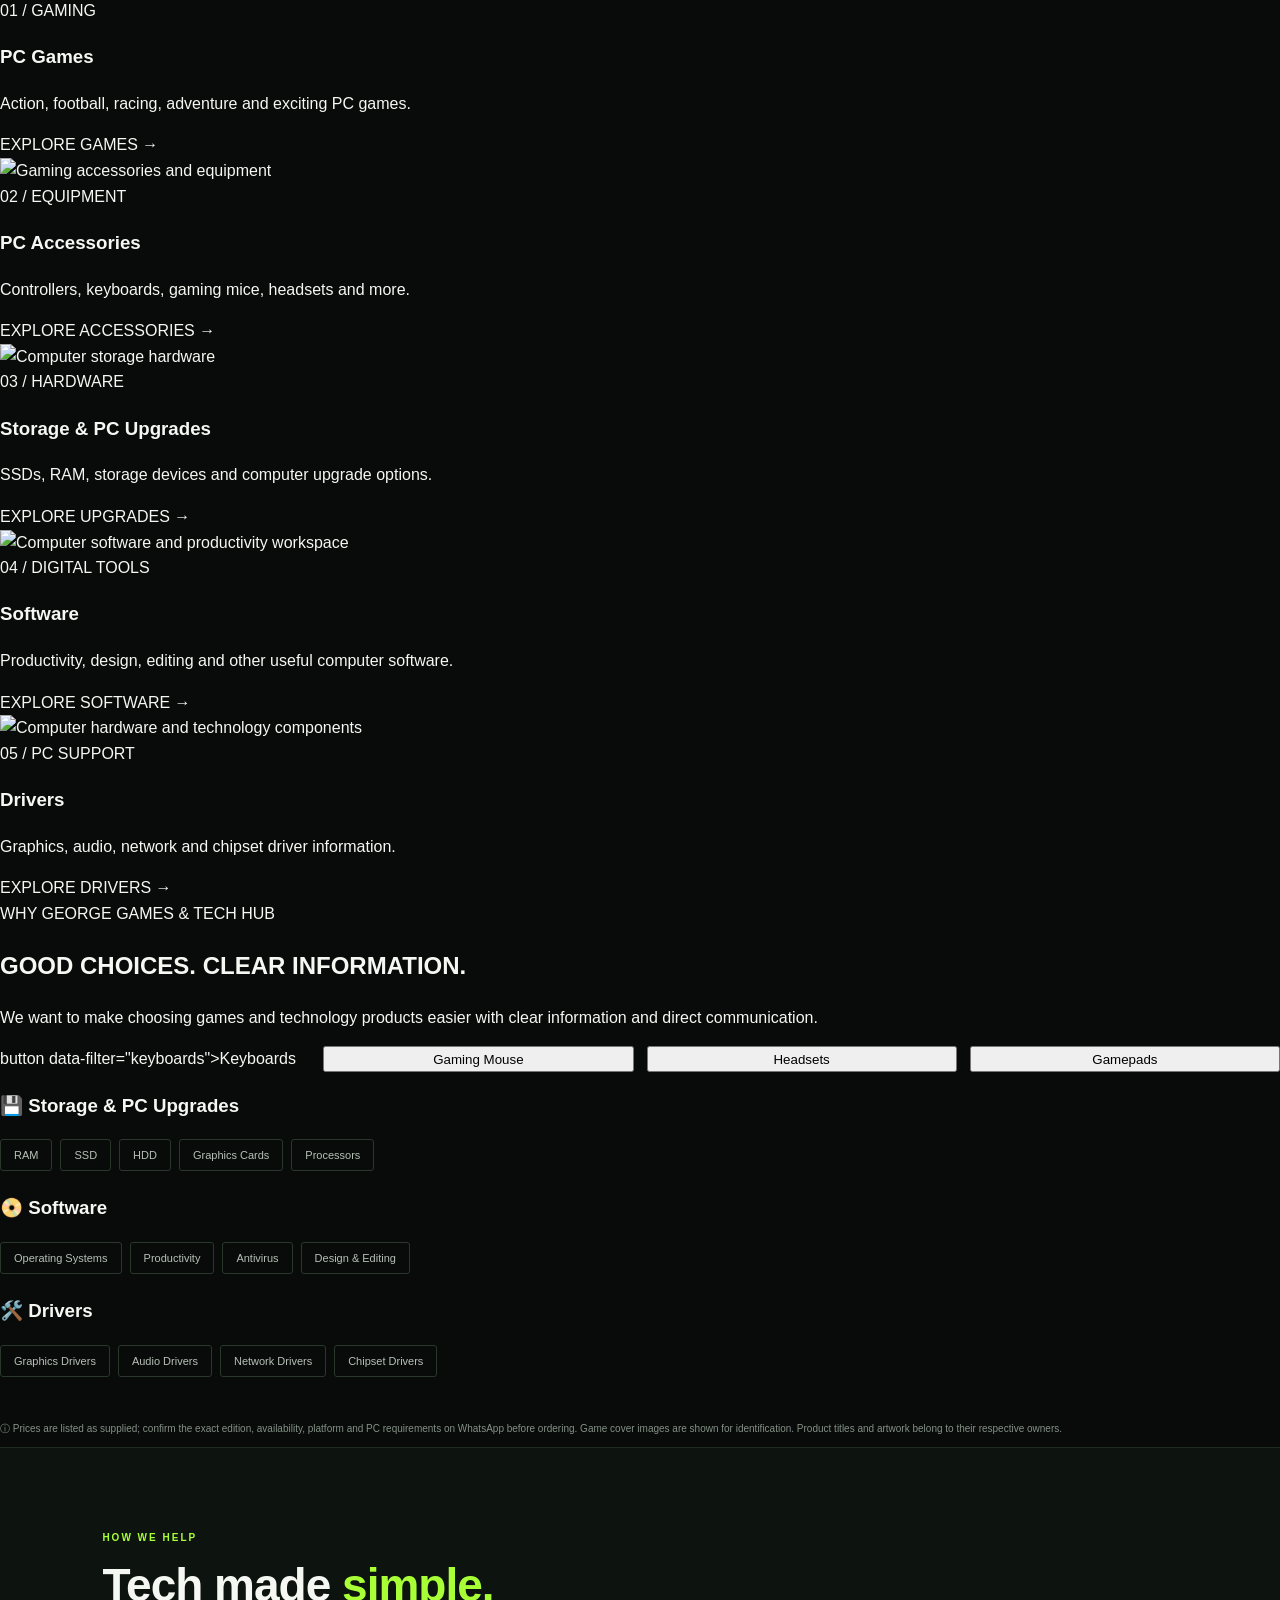
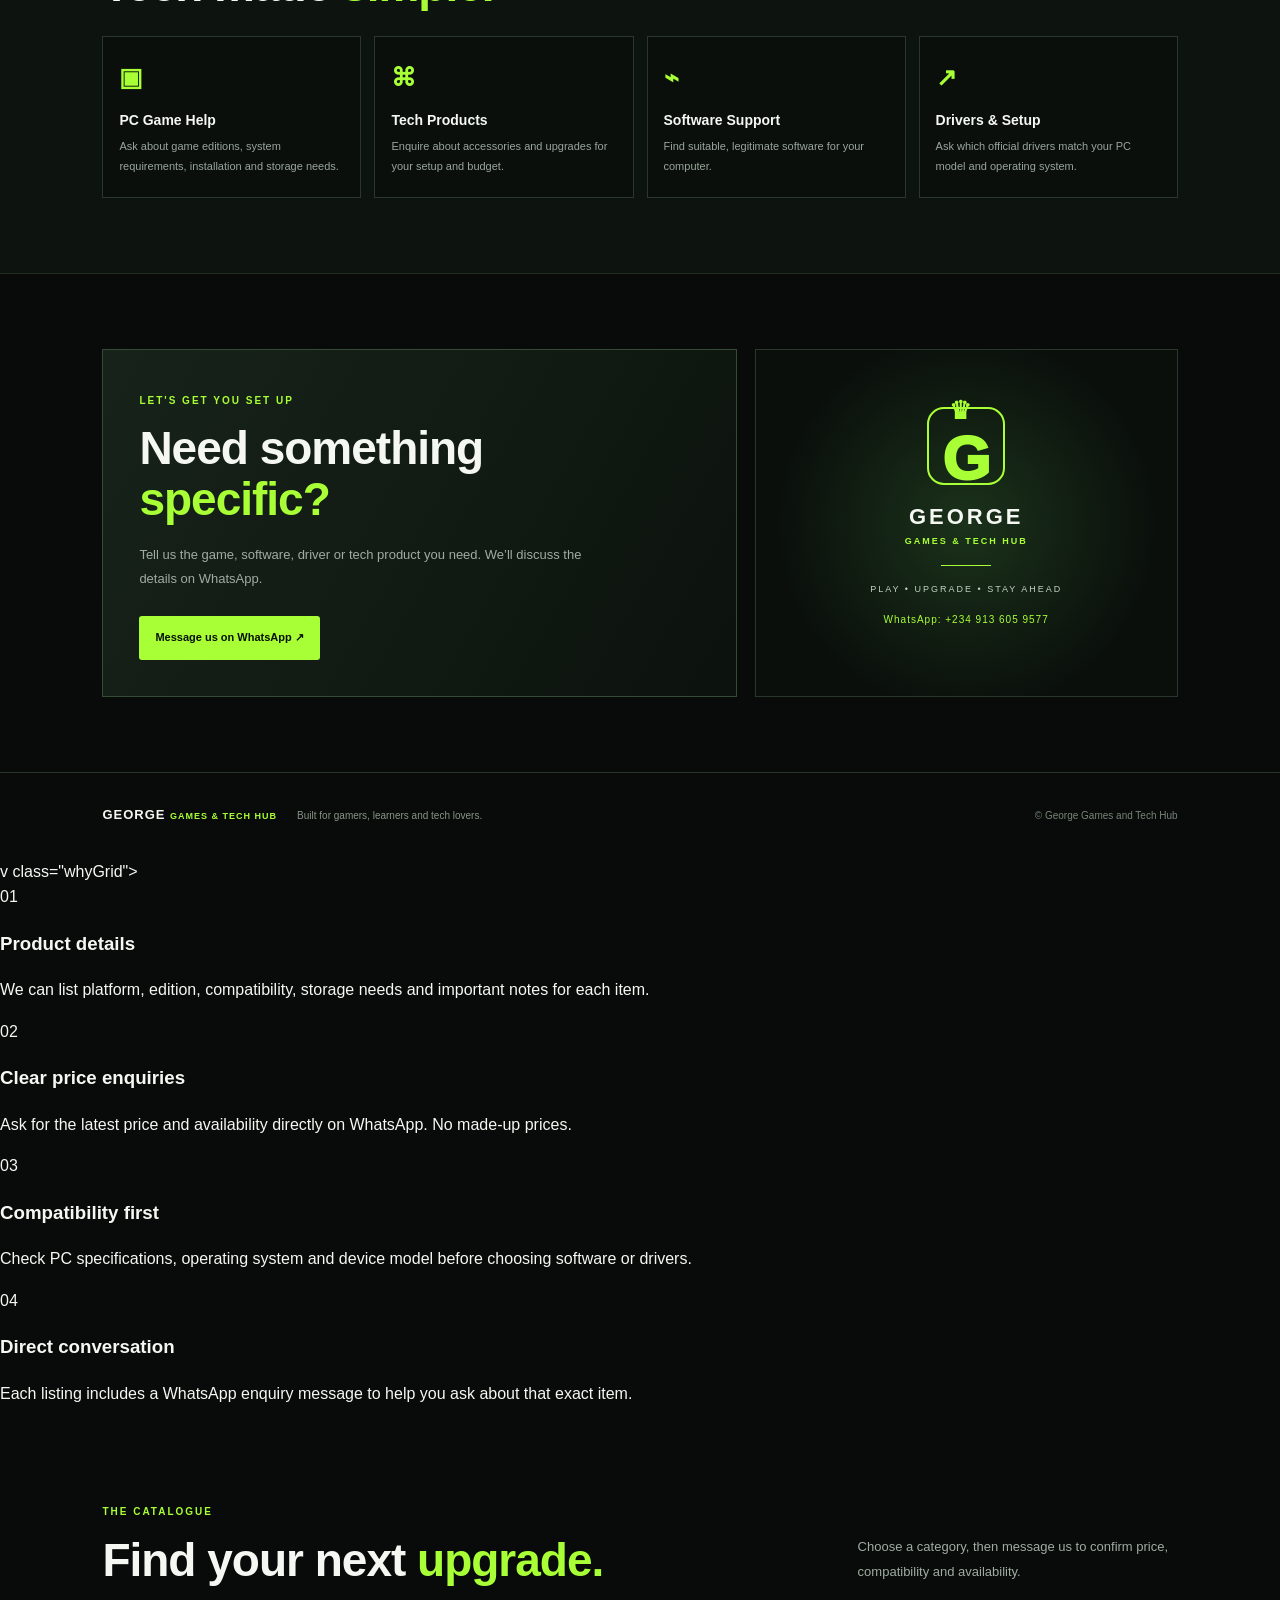
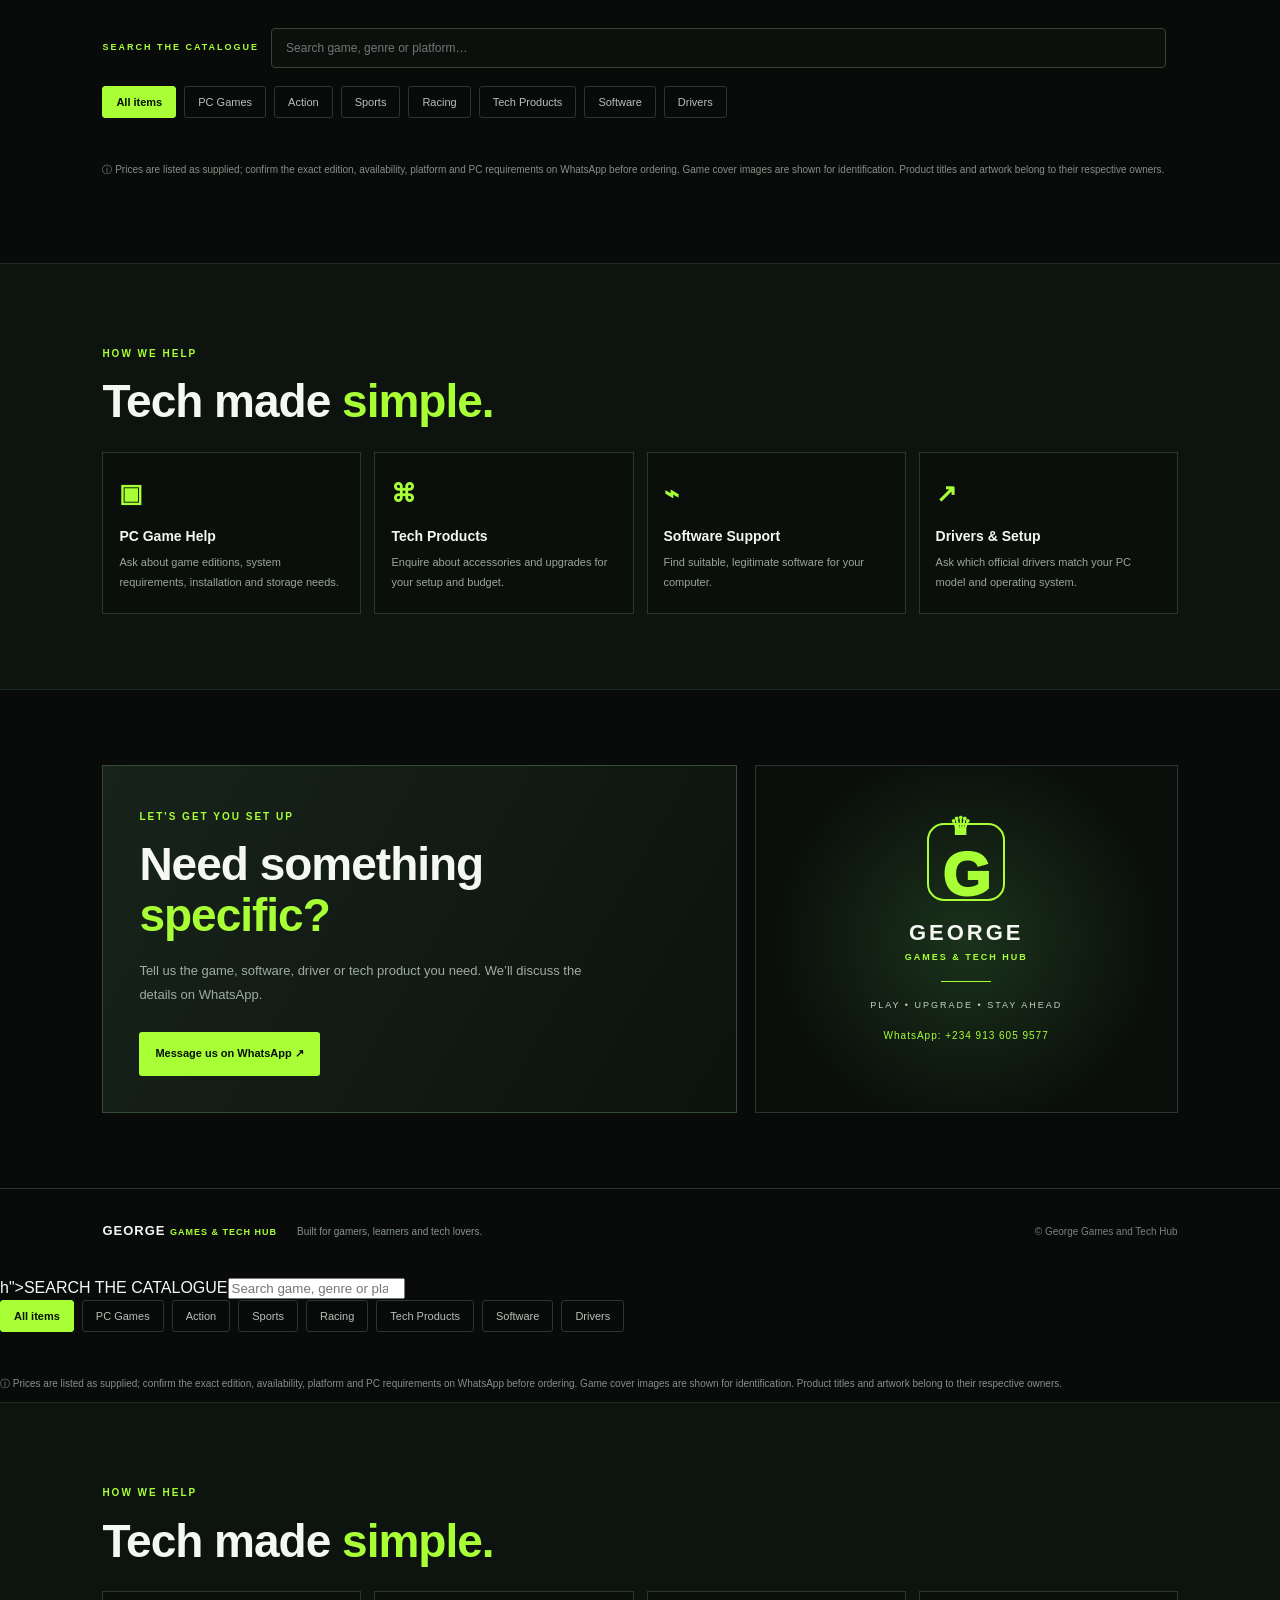
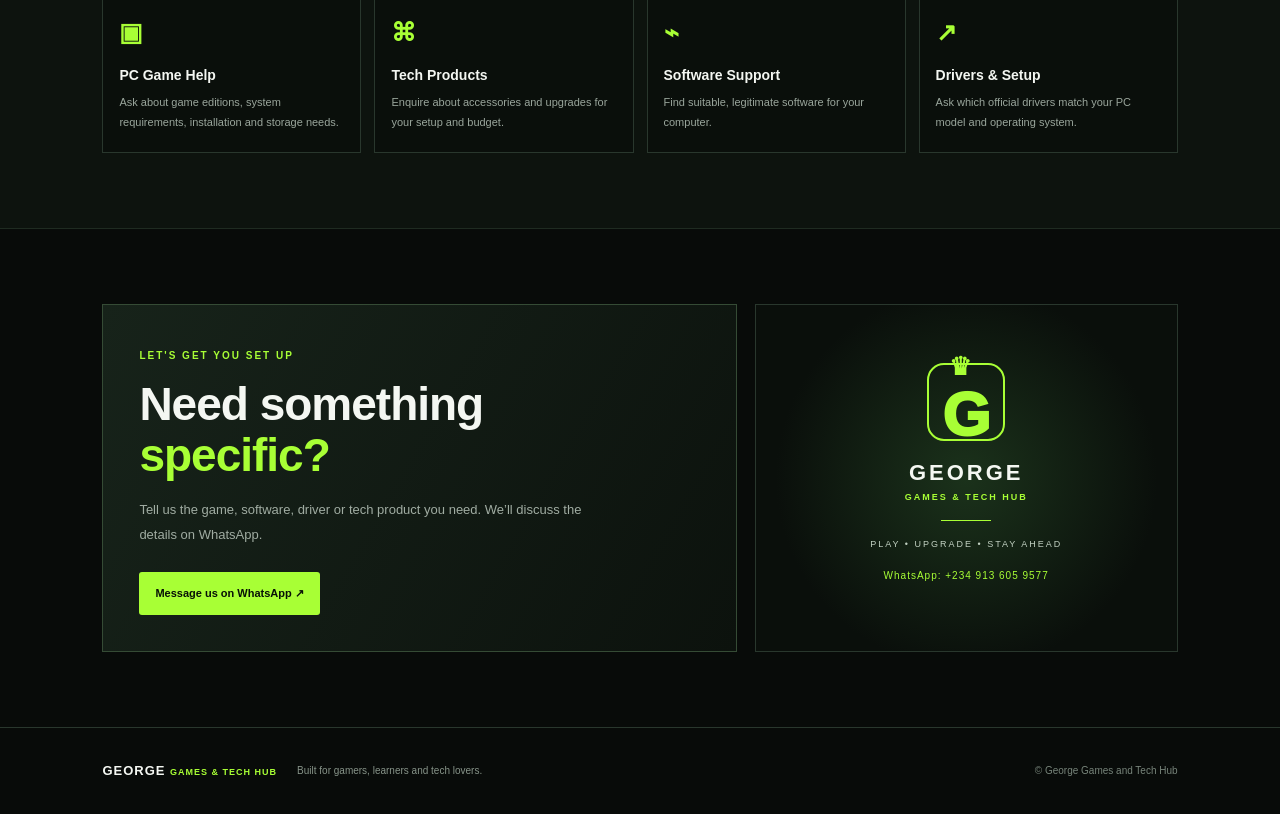
==== commit 031d4604: "Update index.html" ====
--- a/index.html
+++ b/index.html
@@ -1,516 +1,719 @@
 <!DOCTYPE html>
 <html lang="en">
 <head>
-  <meta charset="UTF-8">
-  <meta name="viewport" content="width=device-width, initial-scale=1.0">
-  <meta name="theme-color" content="#160d20">
-  <meta name="description" content="George Games & Tech Hub - PC games, gaming accessories, software, drivers and PC upgrades.">
-  <title>George Games & Tech Hub</title>
-
-  <style>
-    * {
-      box-sizing: border-box;
-      margin: 0;
-      padding: 0;
-    }
-
-    html {
-      scroll-behavior: smooth;
-    }
-
-    body {
-      background: #100b16;
-      color: #f7f1fb;
-      font-family: Arial, Helvetica, sans-serif;
-      line-height: 1.6;
-    }
-
-    a {
-      color: inherit;
-      text-decoration: none;
-    }
-
-    .homeHeader {
-      position: relative;
-      z-index: 20;
-      background: #190f22;
-      border-bottom: 1px solid #392545;
-    }
-
-    .homeNav {
-      max-width: 1200px;
-      min-height: 76px;
-      margin: auto;
-      padding: 12px 5%;
-      display: flex;
-      align-items: center;
-      justify-content: space-between;
-      gap: 15px;
-    }
-
-    .homeLogo {
-      display: flex;
-      align-items: center;
-      gap: 10px;
-      min-width: 0;
-    }
-
-    .crown {
-      color: #e8b84b;
-      font-size: 35px;
-      line-height: 1;
-    }
-
-    .logoText {
-      color: #fff;
-      font-weight: 900;
-      font-size: 17px;
-      line-height: 1.2;
-      letter-spacing: 1px;
-    }
-
-    .logoText span {
-      display: block;
-      color: #e8b84b;
-      font-size: 10px;
-      letter-spacing: 2px;
-      margin-top: 4px;
-    }
-
-    .homeLinks {
-      display: flex;
-      align-items: center;
-      gap: 25px;
-    }
-
-    .homeLinks a {
-      color: #ddd2e5;
-      font-size: 13px;
-      font-weight: bold;
-    }
-
-    .homeLinks a:hover {
-      color: #e8b84b;
-    }
-
-    .homeMenu {
-      display: none;
-      background: #e8b84b;
-      color: #160d20;
-      border: 0;
-      border-radius: 6px;
-      padding: 10px 13px;
-      font-weight: bold;
-      cursor: pointer;
-    }
-
-    .hero {
-      min-height: 440px;
-      padding: 85px 6%;
-      display: flex;
-      align-items: center;
-      background:
-        radial-gradient(circle at 80% 30%, #462456 0, transparent 35%),
-        linear-gradient(120deg, #160d20, #24132e);
-    }
-
-    .heroContent {
-      max-width: 850px;
-      margin: auto;
-      text-align: center;
-    }
-
-    .eyebrow {
-      color: #e8b84b;
-      font-size: 12px;
-      font-weight: bold;
-      letter-spacing: 3px;
-      margin-bottom: 15px;
-    }
-
-    .hero h1 {
-      font-size: clamp(35px, 7vw, 65px);
-      line-height: 1.12;
-      margin-bottom: 20px;
-    }
-
-    .hero h1 span {
-      color: #e8b84b;
-    }
-
-    .hero p {
-      max-width: 650px;
-      margin: 0 auto 28px;
-      color: #c9bbd2;
-      font-size: 16px;
-    }
-
-    .button {
-      display: inline-block;
-      background: #e8b84b;
-      color: #160d20;
-      padding: 13px 23px;
-      border-radius: 6px;
-      font-weight: 900;
-      font-size: 13px;
-      transition: 0.2s;
-    }
-
-    .button:hover {
-      background: #ffd879;
-      transform: translateY(-2px);
-    }
-
-    .ticker {
-      background: #e8b84b;
-      color: #160d20;
-      text-align: center;
-      padding: 12px 8px;
-      font-size: 12px;
-      font-weight: 900;
-      letter-spacing: 1px;
-    }
-
-    .section {
-      max-width: 1200px;
-      margin: auto;
-      padding: 75px 5%;
-    }
-
-    .sectionHeading {
-      text-align: center;
-      margin-bottom: 35px;
-    }
-
-    .sectionHeading small {
-      color: #e8b84b;
-      font-weight: bold;
-      letter-spacing: 3px;
-    }
-
-    .sectionHeading h2 {
-      font-size: clamp(25px, 4vw, 38px);
-      margin-top: 8px;
-    }
-
-    .sectionHeading p {
-      color: #b9aabd;
-      margin-top: 8px;
-      font-size: 14px;
-    }
-
-    .categoryGrid {
-      display: grid;
-      grid-template-columns: repeat(3, 1fr);
-      gap: 20px;
-    }
-
-    .categoryCard {
-      min-height: 190px;
-      padding: 28px 22px;
-      border: 1px solid #493052;
-      border-radius: 12px;
-      background: linear-gradient(145deg, #24152e, #17101f);
-      transition: 0.25s;
-    }
-
-    .categoryCard:hover {
-      transform: translateY(-5px);
-      border-color: #e8b84b;
-    }
-
-    .categoryIcon {
-      font-size: 34px;
-      margin-bottom: 15px;
-    }
-
-    .categoryCard h3 {
-      font-size: 19px;
-      margin-bottom: 8px;
-    }
-
-    .categoryCard p {
-      color: #b9aabd;
-      font-size: 13px;
-      margin-bottom: 18px;
-    }
-
-    .categoryCard strong {
-      color: #e8b84b;
-      font-size: 12px;
-    }
-
-    .whySection {
-      background: #190f22;
-    }
-
-    .whyGrid {
-      max-width: 1100px;
-      margin: auto;
-      padding: 65px 5%;
-      display: grid;
-      grid-template-columns: repeat(3, 1fr);
-      gap: 20px;
-    }
-
-    .whyCard {
-      text-align: center;
-      padding: 25px 18px;
-      border: 1px solid #392545;
-      border-radius: 10px;
-      background: #21142b;
-    }
-
-    .whyCard .categoryIcon {
-      font-size: 30px;
-    }
-
-    .whyCard h3 {
-      margin-bottom: 8px;
-    }
-
-    .whyCard p {
-      color: #b9aabd;
-      font-size: 13px;
-    }
-
-    .contactSection {
-      text-align: center;
-      padding: 70px 5%;
-    }
-
-    .contactSection h2 {
-      font-size: 30px;
-      margin-bottom: 12px;
-    }
-
-    .contactSection p {
-      color: #b9aabd;
-      margin-bottom: 22px;
-    }
-
-    .footer {
-      background: #09060d;
-      border-top: 1px solid #392545;
-      padding: 28px 5%;
-      text-align: center;
-      color: #a998b5;
-      font-size: 12px;
-    }
-
-    .footer strong {
-      color: #e8b84b;
-    }
-
-    .whatsappFloat {
-      position: fixed;
-      right: 18px;
-      bottom: 18px;
-      z-index: 30;
-      background: #20c968;
-      color: #071b0e;
-      padding: 13px 17px;
-      border-radius: 30px;
-      font-size: 13px;
-      font-weight: 900;
-      box-shadow: 0 5px 20px #0008;
-    }
-
-    @media (max-width: 750px) {
-      .homeNav {
-        min-height: 68px;
-        padding: 10px 4%;
-      }
-
-      .logoText {
-        font-size: 13px;
-      }
-
-      .logoText span {
-        font-size: 8px;
-        letter-spacing: 1px;
-      }
-
-      .crown {
-        font-size: 29px;
-      }
-
-      .homeMenu {
-        display: block;
-        flex-shrink: 0;
-      }
-
-      .homeenter;
-            align-items: center;
-            background: var(--green);
-            color: #10170d;
-            border-radius: 50%;
-            font-size: 25px;
-            font-weight: bold;
-            box-shadow: 0 5px 20px rgba(0,0,0,.4);
-        }
-
-        /* TABLET */
-
-        @media (max-width: 900px) {
-
-            .categoryGrid {
-                grid-template-columns: repeat(2, 1fr);
-            }
-
-            .whyGrid {
-                grid-template-columns: repeat(2, 1fr);
-            }
-
-        }
-
-        /* MOBILE */
-
-        @media (max-width: 650px) {
-
-            .homeNav {
-                min-height: 68px;
-            }
-
-            .homeMenu {
-                display: block;
-            }
-
-            .homeLinks {
-                display: none;
-                position: absolute;
-                top: 68px;
-                left: 0;
-                right: 0;
-                padding: 22px 5%;
-                background: #0d1510;
-                border-bottom: 1px solid var(--border);
-                flex-direction: column;
-                align-items: flex-start;
-                gap: 22px;
-            }
-
-            .homeLinks.open {
-                display: flex;
-            }
-
-            .homeHero {
-                min-height: 470px;
-                padding: 75px 6%;
-            }
-
-            .homeHero p {
-                font-size: 14px;
-            }
-
-            .homeSection {
-                padding: 65px 5%;
-            }
-
-            .categoryGrid {
-                grid-template-columns: 1fr;
-            }
-
-            .categoryCard {
-                min-height: 290px;
-            }
-
-            .whyGrid {
-                grid-template-columns: 1fr;
-            }
-
-            .homeTicker {
-                font-size: 10px;
-                letter-spacing: 1px;
-            }
-
-        }
-    </style>
+    <meta charset="UTF-8">
+    <meta name="viewport" content="width=device-width, initial-scale=1.0">
+
+    <meta name="theme-color" content="#080b09">
+    <meta name="description" content="George Games and Tech Hub — discover PC games, gaming accessories, storage upgrades, software and drivers.">
+
+    <title>George Games & Tech Hub | Gaming & Technology</title>
+
+    <link rel="stylesheet" href="styles.css">
 </head>
 
 <body>
 
-    <!-- HEADER -->
-
-    <header class="homeHeader">
-
-        <nav class="homeNav">
-
-            <a href="index.html" class="homeLogo">
-                GEORGE <span>GAMES & TECH HUB</span>
-            </a>
-
-            <button
-                class="homeMenu"
-                id="homeMenu"
+    <!-- TOP ANNOUNCEMENT -->
+
+    <div class="topline">
+        GEORGE GAMES & TECH HUB
+        <b>•</b>
+        GAMING
+        <b>•</b>
+        TECHNOLOGY
+        <b>•</b>
+        SUPPORT
+    </div>
+
+
+    <!-- HEADER / NAVIGATION -->
+
+    <header class="header">
+
+        <a href="index.html" class="brand" aria-label="George Games and Tech Hub homepage">
+
+            <div class="logo">
+                <svg viewBox="0 0 100 100" xmlns="http://www.w3.org/2000/svg" aria-hidden="true">
+                    <path d="M18 37 L31 48 L42 24 L51 43 L66 20 L72 47 L87 34 L82 72 L23 72 Z"
+                          fill="#a8ff35"/>
+
+                    <path d="M30 57 H70 V65 H30 Z"
+                          fill="#a8ff35"/>
+
+                    <text x="50" y="87"
+                          text-anchor="middle"
+                          font-size="43"
+                          font-weight="900"
+                          fill="#a8ff35">G</text>
+                </svg>
+            </div>
+
+            <span>
+                <strong>GEORGE</strong>
+                <small>GAMES & TECH HUB</small>
+            </span>
+
+        </a>
+
+
+        <button id="menuBtn"
                 type="button"
                 aria-label="Open navigation menu"
                 aria-expanded="false">
-                MENU ☰
-            </button>
-
-            <div class="homeLinks" id="homeLinks">
-
-                <a href="index.html">HOME</a>
-                <a href="#categories">CATEGORIES</a>
-                <a href="#why-us">WHY US</a>
-                <a href="#contact">CONTACT</a>
-
-            </div>
+            ☰
+        </button>
+
+
+        <nav id="nav" aria-label="Main navigation">
+
+            <a href="index.html">Home</a>
+            <a href="games.html">Games</a>
+            <a href="accessories.html">Accessories</a>
+            <a href="storage.html">Storage</a>
+            <a href="software.html">Software</a>
+            <a href="drivers.html">Drivers</a>
 
         </nav>
 
+
+        <a class="outline" href="admin.html">ADMIN ↗</a>
+
     </header>
 
 
-    <!-- HERO -->
-
-    <section class="homeHero">
-
-        <div class="heroContent">
-
-            <span class="heroTag">
-                ♛ GEORGE GAMES & TECH HUB
-            </span>
-
-            <h1>
-                YOUR WORLD OF
-                <span>GAMING & TECH.</span>
-            </h1>
-
-            <p>
-                Discover exciting PC games, gaming accessories,
-                storage upgrades, useful software and essential drivers.
-                Everything you need for your digital setup.
-            </p>
-
-            <div class="heroButtons">
-
-                <a href="#categories" class="homeButton">
-                    EXPLORE CATEGORIES ↓
+    <main>
+
+        <!-- HERO SECTION -->
+
+        <section class="hero">
+
+            <div class="heroText">
+
+                <label>WELCOME TO GEORGE GAMES & TECH HUB</label>
+
+                <h1>
+                    LEVEL UP<br>
+                    YOUR <em>TECH.</em>
+                </h1>
+
+                <p>
+                    Your digital destination for PC games, gaming accessories,
+                    computer upgrades, useful software and driver support.
+
+                    Find what you need and get clear information before making
+                    your choice.
+                </p>
+
+
+                <div class="actions">
+
+                    <a href="games.html" class="btn">
+                        EXPLORE PC GAMES ↗
+                    </a>
+
+                    <a href="accessories.html" class="btn ghost">
+                        EXPLORE TECH PRODUCTS
+                    </a>
+
+                </div>
+
+
+                <div class="stats">
+
+                    <span>
+                        <b>01</b>
+                        PC GAMES
+                    </span>
+
+                    <span>
+                        <b>02</b>
+                        ACCESSORIES
+                    </span>
+
+                    <span>
+                        <b>03</b>
+                        PC UPGRADES
+                    </span>
+
+                </div>
+
+            </div>
+
+
+            <!-- GAMING / COMPUTER ART -->
+
+            <div class="art">
+
+                <div class="orbit"></div>
+
+                <div class="tower">
+                    <i></i>
+                    <i></i>
+                    <i></i>
+                </div>
+
+                <div class="monitor">
+
+                    <div class="screen">
+
+                        <strong>G</strong>
+
+                        <small>GEORGE TECH HUB</small>
+
+                    </div>
+
+                    <div class="neck"></div>
+
+                    <div class="base"></div>
+
+                </div>
+
+                <div class="chip">
+                    PC READY <span>✳</span> GAMING
+                </div>
+
+            </div>
+
+        </section>
+
+
+        <!-- TICKER -->
+
+        <div class="ticker">
+
+            PLAY SMART
+            <b>✳</b>
+            UPGRADE YOUR SETUP
+            <b>✳</b>
+            STAY AHEAD
+            <b>✳</b>
+            EXPLORE TECHNOLOGY
+
+        </div>
+
+
+        <!-- WHY CHOOSE US -->
+
+        <section class="why section" id="why-us">
+
+            <div class="heading">
+
+                <div>
+
+                    <label>WHY GEORGE GAMES & TECH HUB</label>
+
+                    <h2>
+                        Good choices.<br>
+                        <em>Clear information.</em>
+                    </h2>
+
+                </div>
+
+                <p>
+                    Find games, accessories and computer products with
+                    useful information to help you make the right choice.
+                </p>
+
+            </div>
+
+
+            <div class="whyGrid">
+
+                <article>
+
+                    <span>01</span>
+
+                    <h3>Product Information</h3>
+
+                    <p>
+                        Explore product details, editions, features
+                        and important information before enquiring.
+                    </p>
+
+                </article>
+
+
+                <article>
+
+                    <span>02</span>
+
+                    <h3>Clear Enquiries</h3>
+
+                    <p>
+                        Contact us directly to ask about current prices
+                        and product availability.
+                    </p>
+
+                </article>
+
+
+                <article>
+
+                    <span>03</span>
+
+                    <h3>Compatibility First</h3>
+
+                    <p>
+                        Get information about PC requirements,
+                        operating systems and device compatibility.
+                    </p>
+
+                </article>
+
+
+                <article>
+
+                    <span>04</span>
+
+                    <h3>Direct Support</h3>
+
+                    <p>
+                        Have questions? Send us a message and
+                        discuss what you need.
+                    </p>
+
+                </article>
+
+            </div>
+
+        </section>
+
+
+        <!-- PRODUCT CATEGORIES -->
+
+        <section class="section" id="categories">
+
+            <div class="heading">
+
+                <div>
+
+                    <label>EXPLORE OUR CATEGORIES</label>
+
+                    <h2>
+                        Find your next<br>
+                        <em>upgrade.</em>
+                    </h2>
+
+                </div>
+
+                <p>
+                    Choose a category below to explore available
+                    products and services.
+                </p>
+
+            </div>
+
+
+            <div class="whyGrid">
+
+                <a href="games.html" class="card">
+
+                    <div class="cardTop">
+
+                        <div class="icon">🎮</div>
+
+                        <span class="tag">GAMING</span>
+
+                    </div>
+
+                    <h3>PC Games</h3>
+
+                    <p>
+                        Explore action, adventure, racing, sports
+                        and other PC games.
+                    </p>
+
+                    <div class="cardBottom">
+
+                        <span class="price">EXPLORE GAMES</span>
+
+                        <span class="ask">OPEN ↗</span>
+
+                    </div>
+
                 </a>
 
-                <a
-                    href="https://wa.me/2349136059577"
-                    target="_blank"
-                    rel="noopener"
-                    class="homeButton secondary">
-                    CONTACT US ↗
+
+                <a href="accessories.html" class="card">
+
+                    <div class="cardTop">
+
+                        <div class="icon">🖥️</div>
+
+                        <span class="tag">GAMING GEAR</span>
+
+                    </div>
+
+                    <h3>PC Accessories</h3>
+
+                    <p>
+                        Discover controllers, keyboards, gaming mice,
+                        headsets and other accessories.
+                    </p>
+
+                    <div class="cardBottom">
+
+                        <span class="price">EXPLORE ACCESSORIES</span>
+
+                        <span class="ask">OPEN ↗</span>
+
+                    </div>
+
                 </a>
 
-            </div>
-
-        </div>
-
-    </section>
-
-
-    <!-- TICKER -->
-
-    <div class="homeTicker">
-        PLAY SMART <span>✳</span>
-        UPGRADE YOUR SETUP <span>✳</span>
-        STAY AHEAD <span>✳</span>
+
+                <a href="storage.html" class="card">
+
+                    <div class="cardTop">
+
+                        <div class="icon">💾</div>
+
+                        <span class="tag">UPGRADES</span>
+
+                    </div>
+
+                    <h3>Storage & PC Upgrades</h3>
+
+                    <p>
+                        Explore RAM, SSDs, HDDs, processors
+                        and graphics card upgrades.
+                    </p>
+
+                    <div class="cardBottom">
+
+                        <span class="price">EXPLORE UPGRADES</span>
+
+                        <span class="ask">OPEN ↗</span>
+
+                    </div>
+
+                </a>
+
+
+                <a href="software.html" class="card">
+
+                    <div class="cardTop">
+
+                        <div class="icon">📀</div>
+
+                        <span class="tag">PRODUCTIVITY</span>
+
+                    </div>
+
+                    <h3>Software</h3>
+
+                    <p>
+                        Discover useful productivity, design,
+                        editing and computer software.
+                    </p>
+
+                    <div class="cardBottom">
+
+                        <span class="price">EXPLORE SOFTWARE</span>
+
+                        <span class="ask">OPEN ↗</span>
+
+                    </div>
+
+                </a>
+
+
+                <a href="drivers.html" class="card">
+
+                    <div class="cardTop">
+
+                        <div class="icon">🛠️</div>
+
+                        <span class="tag">PC SUPPORT</span>
+
+                    </div>
+
+                    <h3>Drivers & Setup</h3>
+
+                    <p>
+                        Find information about graphics, audio,
+                        network and chipset drivers.
+                    </p>
+
+                    <div class="cardBottom">
+
+                        <span class="price">EXPLORE DRIVERS</span>
+
+                        <span class="ask">OPEN ↗</span>
+
+                    </div>
+
+                </a>
+
+
+                <a href="#contact" class="card">
+
+                    <div class="cardTop">
+
+                        <div class="icon">✉</div>
+
+                        <span class="tag">SUPPORT</span>
+
+                    </div>
+
+                    <h3>Contact George Hub</h3>
+
+                    <p>
+                        Have a particular game or technology
+                        product in mind? Let's discuss it.
+                    </p>
+
+                    <div class="cardBottom">
+
+                        <span class="price">GET IN TOUCH</span>
+
+                        <span class="ask">CONTACT ↗</span>
+
+                    </div>
+
+                </a>
+
+            </div>
+
+        </section>
+
+
+        <!-- SERVICES -->
+
+        <section class="services">
+
+            <label>HOW WE HELP</label>
+
+            <h2>
+                Tech made <em>simple.</em>
+            </h2>
+
+
+            <div class="serviceGrid">
+
+                <article>
+
+                    <b>🎮</b>
+
+                    <h3>PC Game Information</h3>
+
+                    <p>
+                        Ask about game editions, system requirements
+                        and storage needs.
+                    </p>
+
+                </article>
+
+
+                <article>
+
+                    <b>⌘</b>
+
+                    <h3>Tech Products</h3>
+
+                    <p>
+                        Enquire about accessories and computer
+                        upgrades for your setup.
+                    </p>
+
+                </article>
+
+
+                <article>
+
+                    <b>▣</b>
+
+                    <h3>Software Support</h3>
+
+                    <p>
+                        Find suitable software for your computer
+                        and productivity needs.
+                    </p>
+
+                </article>
+
+
+                <article>
+
+                    <b>↗</b>
+
+                    <h3>Drivers & Setup</h3>
+
+                    <p>
+                        Get guidance on finding drivers
+                        that match your PC.
+                    </p>
+
+                </article>
+
+            </div>
+
+        </section>
+
+
+        <!-- CONTACT -->
+
+        <section class="contact" id="contact">
+
+            <div class="contactCard">
+
+                <label>LET'S GET YOU SET UP</label>
+
+                <h2>
+                    Need something<br>
+                    <em>specific?</em>
+                </h2>
+
+                <p>
+                    Tell us the game, software, driver, accessory
+                    or computer product you need.
+
+                    We'll discuss the details with you on WhatsApp.
+                </p>
+
+                <a class="btn"
+                   href="https://wa.me/2349136059577?text=Hello%20George%20Games%20and%20Tech%20Hub!%20I%20need%20help%20finding%20a%20product."
+                   target="_blank"
+                   rel="noopener noreferrer">
+
+                    MESSAGE US ON WHATSAPP ↗
+
+                </a>
+
+            </div>
+
+
+            <div class="contactSide">
+
+                <div class="bigG">
+
+                    <span>♛</span>G
+
+                </div>
+
+                <strong>GEORGE</strong>
+
+                <b>GAMES & TECH HUB</b>
+
+                <hr>
+
+                <small>PLAY • UPGRADE • STAY AHEAD</small>
+
+                <p class="contactNumber">
+                    WhatsApp: +234 913 605 9577
+                </p>
+
+            </div>
+
+        </section>
+
+    </main>
+
+
+    <!-- FOOTER -->
+
+    <footer>
+
+        <strong>
+            GEORGE <span>GAMES & TECH HUB</span>
+        </strong>
+
+        <p>
+            Your digital destination for gaming and technology.
+        </p>
+
+        <small>
+            © <span id="year"></span> George Games & Tech Hub.
+            All rights reserved.
+        </small>
+
+    </footer>
+
+
+    <!-- FLOATING WHATSAPP BUTTON -->
+
+    <a class="floatWa"
+       href="https://wa.me/2349136059577"
+       target="_blank"
+       rel="noopener noreferrer"
+       aria-label="Chat with George Games and Tech Hub on WhatsApp">
+
+        ✆
+
+    </a>
+
+
+    <!-- NAVIGATION AND FOOTER SCRIPT -->
+
+    <script>
+
+        const menuBtn = document.getElementById("menuBtn");
+        const nav = document.getElementById("nav");
+
+        if (menuBtn && nav) {
+
+            menuBtn.addEventListener("click", function () {
+
+                nav.classList.toggle("open");
+
+                const isOpen = nav.classList.contains("open");
+
+                menuBtn.setAttribute("aria-expanded", isOpen);
+
+                menuBtn.textContent = isOpen ? "✕" : "☰";
+
+            });
+
+
+            nav.querySelectorAll("a").forEach(function (link) {
+
+                link.addEventListener("click", function () {
+
+                    nav.classList.remove("open");
+
+                    menuBtn.setAttribute("aria-expanded", "false");
+
+                    menuBtn.textContent = "☰";
+
+                });
+
+            });
+
+        }
+
+
+        const yearElement = document.getElementById("year");
+
+        if (yearElement) {
+
+            yearElement.textContent = new Date().getFullYear();
+
+        }
+
+
+        if ("serviceWorker" in navigator) {
+
+            window.addEventListener("load", function () {
+
+                navigator.serviceWorker.register("./sw.js")
+                    .catch(function (error) {
+
+                        console.log(
+                            "Service worker registration failed:",
+                            error
+                        );
+
+                    });
+
+            });
+
+        }
+
+    </script>
+
+</body>
+  </html>
         GAME ON
     </div>
 
--- a/styles.css
+++ b/styles.css
@@ -0,0 +1,11 @@
+:root{--bg:#080b09;--panel:#111812;--green:#a8ff35;--text:#f4f7f2;--muted:#a0aca2;--line:#29372d}*{box-sizing:border-box}html{scroll-behavior:smooth;scroll-padding-top:85px}body{margin:0;background:var(--bg);color:var(--text);font-family:Arial,Helvetica,sans-serif;line-height:1.6}a{text-decoration:none;color:inherit}.topline{text-align:center;background:var(--green);color:#071006;padding:7px;font-size:10px;font-weight:900;letter-spacing:2px}.topline b{padding:0 8px}.header{height:78px;padding:0 6%;display:flex;align-items:center;gap:25px;background:#090d0a;border-bottom:1px solid var(--line);position:sticky;top:0;z-index:5}.brand{display:flex;align-items:center;gap:10px;margin-right:auto}.logo{width:44px;height:44px;border:1px solid var(--green);border-radius:10px;display:grid;place-items:center;background:#101810}.logo svg{width:39px}.brand span{display:flex;flex-direction:column;line-height:1.1}.brand strong{font-size:20px;letter-spacing:2px}.brand small{font-size:8px;color:var(--green);letter-spacing:1.5px;margin-top:5px;font-weight:bold}nav{display:flex;gap:24px}nav a{font-size:12px;color:#b7c0b8}nav a:hover{color:var(--green)}.outline{border:1px solid var(--green);padding:9px 13px;color:var(--green);font-size:11px;font-weight:bold}#menuBtn{display:none;background:none;color:var(--green);border:0;font-size:24px}.hero{min-height:550px;padding:65px 8%;display:grid;grid-template-columns:1.1fr .9fr;align-items:center;overflow:hidden;background:radial-gradient(ellipse at 75% 45%,#18331c,transparent 43%),linear-gradient(110deg,#080b09 45%,#0a110c);position:relative}.hero:before{content:"";position:absolute;inset:0;background-image:linear-gradient(#a8ff3508 1px,transparent 1px),linear-gradient(90deg,#a8ff3508 1px,transparent 1px);background-size:40px 40px;pointer-events:none}.heroText{position:relative;z-index:1}.hero label,.section label,.services>label,.contact label{font-size:10px;letter-spacing:2px;color:var(--green);font-weight:900}.hero h1{font-size:clamp(42px,6vw,75px);line-height:1;letter-spacing:-3px;margin:24px 0 20px}.hero h1 em,h2 em{color:var(--green);font-style:normal}.heroText>p,.heading p,.contactCard p{color:var(--muted);font-size:13px;line-height:1.9;max-width:470px}.actions{display:flex;flex-wrap:wrap;gap:12px;margin:25px 0 38px}.btn{display:inline-block;background:var(--green);color:#071006;padding:13px 16px;font-size:11px;font-weight:900;border-radius:3px}.ghost{background:transparent;border:1px solid #425047;color:#fff}.stats{display:flex;gap:22px}.stats span{border-left:1px solid #344137;padding-left:10px;font-size:8px;letter-spacing:1px;color:#9aaa9c}.stats b{display:block;font-size:16px;color:var(--green)}.art{height:340px;position:relative;display:flex;align-items:center;justify-content:center}.orbit{position:absolute;width:300px;height:270px;border:1px solid #a8ff3530;border-radius:50%;transform:rotate(-25deg)}.tower{position:absolute;left:3%;top:72px;width:94px;height:200px;border:2px solid #6fe82c;border-radius:7px;background:linear-gradient(145deg,#18231a,#050806);box-shadow:0 0 25px #75ff3520}.tower i{display:block;width:52px;height:52px;margin:12px auto;border:2px solid var(--green);border-radius:50%;box-shadow:inset 0 0 13px #a8ff3550,0 0 10px #a8ff3530}.monitor{position:relative;width:215px;margin-left:55px;z-index:1}.screen{height:155px;border:5px solid #293c2c;border-bottom-width:8px;border-radius:5px;background:radial-gradient(circle,#244a25,#09110b 70%);display:flex;align-items:center;justify-content:center;flex-direction:column;box-shadow:0 0 32px #a8ff3520}.screen strong{font-size:100px;line-height:1;color:var(--green);text-shadow:0 0 24px #a8ff3580}.screen small{font-size:7px;letter-spacing:2px}.neck{width:25px;height:30px;margin:auto;background:#2d432f}.base{height:8px;width:85px;margin:auto;border-radius:50%;background:#334535}.chip{position:absolute;right:0;bottom:35px;border:1px solid #527343;background:#101a11;padding:10px 14px;color:var(--green);font-size:12px;font-weight:bold;transform:rotate(-5deg)}.ticker{padding:13px 0;text-align:center;white-space:normal;background:#0d130e;border-block:1px solid var(--line);font-size:10px;letter-spacing:2px;font-weight:bold}.ticker b{color:var(--green);padding:0 13px}.section,.services,.contact{padding:75px 8%}.heading{display:flex;align-items:end;justify-content:space-between;gap:25px;margin-bottom:30px}.heading h2,.services h2,.contact h2{font-size:clamp(30px,4vw,46px);line-height:1.1;letter-spacing:-1px;margin:12px 0}.heading p{max-width:320px}.filters{display:flex;flex-wrap:wrap;gap:8px;margin-bottom:22px}.filters button{background:transparent;border:1px solid var(--line);color:#b7c0b8;padding:9px 13px;font-size:11px;border-radius:3px}.filters button.active,.filters button:hover{background:var(--green);color:#071006;border-color:var(--green);font-weight:bold}.products{display:grid;grid-template-columns:repeat(3,1fr);gap:15px}.card{background:linear-gradient(145deg,#111812,#0b100c);border:1px solid var(--line);padding:20px;min-height:215px;display:flex;flex-direction:column;transition:.2s}.card:hover{border-color:#8fdc45;transform:translateY(-3px)}.cardTop{display:flex;justify-content:space-between;align-items:center}.icon{width:43px;height:43px;border:1px solid #3b5935;background:#152116;display:grid;place-items:center;color:var(--green);font-size:21px;border-radius:7px}.tag{font-size:8px;letter-spacing:1px;color:var(--green);border:1px solid #31472c;padding:5px}.card h3{font-size:16px;margin:15px 0 5px}.card p{font-size:11px;color:#9ca99e;line-height:1.8;margin:0 0 15px}.cardBottom{margin-top:auto;display:flex;justify-content:space-between;align-items:center;gap:8px}.price{font-size:10px;color:#d6e1d6;font-weight:bold}.ask{font-size:9px;background:var(--green);color:#071006;padding:9px;font-weight:900;white-space:nowrap}.note{color:#859187;font-size:10px;margin-top:22px}.services{background:#0d130e;border-block:1px solid #1f2b21}.services h2{margin-bottom:25px}.serviceGrid{display:grid;grid-template-columns:repeat(4,1fr);gap:13px}.serviceGrid article{padding:20px 16px;border:1px solid var(--line);background:#0a0f0b}.serviceGrid b{font-size:25px;color:var(--green)}.serviceGrid h3{font-size:14px;margin:12px 0 6px}.serviceGrid p{font-size:11px;color:#9aa69c;line-height:1.8;margin:0}.contact{display:grid;grid-template-columns:1.2fr .8fr;gap:18px}.contactCard{padding:36px;background:linear-gradient(120deg,#17231a,#0c120d);border:1px solid #354b35}.contactCard p{margin:18px 0 24px}.contactSide{min-height:280px;border:1px solid var(--line);display:flex;flex-direction:column;align-items:center;justify-content:center;background:radial-gradient(circle,#1b321b,#0a0f0b 70%)}.bigG{font-size:62px;font-weight:1000;color:var(--green);border:2px solid var(--green);border-radius:17px;width:78px;height:78px;display:grid;place-items:center;position:relative}.bigG sup{font-size:20px;position:absolute;right:-10px;top:-16px}.contactSide strong{font-size:22px;letter-spacing:3px;margin-top:14px}.contactSide b{font-size:9px;color:var(--green);letter-spacing:2px}.contactSide hr{width:50px;border:0;border-top:1px solid var(--green);margin:16px}.contactSide small{font-size:9px;letter-spacing:2px;color:#c2d1c2}footer{padding:25px 8%;border-top:1px solid var(--line);display:flex;align-items:center;gap:20px;flex-wrap:wrap}footer strong{font-size:13px;letter-spacing:1px}footer strong span{color:var(--green);font-size:9px}footer p{font-size:10px;color:#879489;margin-right:auto}footer small{font-size:10px;color:#77847a}.floatWa{position:fixed;right:18px;bottom:18px;width:50px;height:50px;background:var(--green);color:#071006;border-radius:50%;display:grid;place-items:center;font-size:27px;font-weight:bold;box-shadow:0 0 25px #a8ff3530;z-index:6}
+@media(max-width:850px){.header{padding:0 4%;gap:13px}nav{gap:13px}.hero{padding:55px 6%;grid-template-columns:1fr}.art{max-width:460px;width:100%;margin:10px auto 0}.products{grid-template-columns:repeat(2,1fr)}.serviceGrid{grid-template-columns:repeat(2,1fr)}.section,.services,.contact{padding-left:6%;padding-right:6%}}
+@media(max-width:560px){.topline{font-size:8px;letter-spacing:1px}.topline b{padding:0 3px}.header{height:68px}.logo{width:37px;height:37px}.logo svg{width:32px}.brand strong{font-size:17px}.brand small{font-size:7px}#menuBtn{display:block}nav{display:none;position:absolute;top:67px;left:0;right:0;background:#0b100c;border-bottom:1px solid var(--line);padding:18px 6%;flex-direction:column;gap:15px}nav.open{display:flex}nav a{font-size:14px}.outline{display:none}.hero{padding-top:42px}.hero h1{font-size:47px;letter-spacing:-2px}.art{height:260px;transform:scale(.9)}.tower{left:0;top:45px;transform:scale(.8)}.monitor{margin-left:40px}.chip{right:-2%;bottom:5px}.stats{gap:12px}.stats span{font-size:7px}.section,.services,.contact{padding-top:52px;padding-bottom:52px}.heading{display:block}.heading p{margin-top:12px}.products{grid-template-columns:1fr}.card{min-height:190px}.serviceGrid{gap:9px}.serviceGrid article{padding:15px 12px}.contact{grid-template-columns:1fr}.contactCard{padding:26px 21px}.contactSide{min-height:250px}footer{gap:8px}footer p{width:100%;order:3}footer small{margin-left:auto}}
+/* Version 2: more detailed catalogue layout and Elite controller hero */
+.controller-art{min-height:390px;flex-direction:column;isolation:isolate}.controller-art .orbit{width:390px;height:320px;border-color:#a8ff3538;transform:rotate(-17deg)}.controller-glow{position:absolute;width:300px;height:180px;background:#a8ff3514;filter:blur(45px);border-radius:50%;z-index:-1}.elite-controller{width:min(100%,560px);height:auto;position:relative;z-index:1;filter:drop-shadow(0 22px 20px #0009);transform:rotate(-4deg)}.controller-art .chip{right:0;bottom:56px;transform:rotate(-4deg);letter-spacing:1px;font-size:10px}.controller-art .chip span{color:#fff;padding:0 4px}.controller-caption{position:absolute;left:3%;bottom:10px;display:flex;flex-direction:column;gap:3px;border-left:2px solid var(--green);padding-left:10px;z-index:2}.controller-caption b{font-size:9px;letter-spacing:2px;color:var(--green)}.controller-caption small{font-size:9px;color:#c0cbbf}.why{background:#090e0a}.whyGrid{display:grid;grid-template-columns:repeat(4,1fr);gap:13px}.whyGrid article{padding:22px 18px;border:1px solid var(--line);background:linear-gradient(145deg,#111812,#0a0f0b)}.whyGrid article span{display:inline-block;color:var(--green);font-size:11px;font-weight:900;letter-spacing:2px;border-bottom:1px solid #4a6740;padding-bottom:8px}.whyGrid h3{font-size:15px;margin:14px 0 6px}.whyGrid p{font-size:11px;line-height:1.8;color:var(--muted);margin:0}.contactNumber{font-size:10px;color:#a8ff35;letter-spacing:1px;margin-top:16px}.bigG{font-family:Arial,sans-serif}.bigG span{position:absolute;top:-19px;left:20px;font-size:25px;color:var(--green)}
+@media(max-width:850px){.whyGrid{grid-template-columns:repeat(2,1fr)}.controller-art{max-width:520px}}
+@media(max-width:560px){.controller-art{height:290px;min-height:290px;transform:none;overflow:visible}.controller-art .orbit{width:280px;height:230px}.elite-controller{width:115%;max-width:430px;margin-left:-7%}.controller-art .chip{right:-2%;bottom:40px;font-size:8px;padding:8px}.controller-caption{left:0;bottom:0}.controller-caption small{font-size:8px}.whyGrid{grid-template-columns:1fr 1fr;gap:8px}.whyGrid article{padding:14px 12px}.whyGrid h3{font-size:13px}.whyGrid p{font-size:10px}.contactNumber{font-size:9px}}
+
+/* Product catalogue v3 */
+.catalogueTools{display:flex;align-items:center;gap:12px;flex-wrap:wrap;margin:0 0 18px}.searchLabel{font-size:9px!important;letter-spacing:1.5px;color:var(--green)!important}.catalogueTools input{flex:1;min-width:190px;background:#0b100c;border:1px solid #344636;color:var(--text);padding:12px 14px;border-radius:4px;font-size:12px;outline:none}.catalogueTools input:focus{border-color:var(--green);box-shadow:0 0 0 2px #a8ff3520}.productCount{font-size:10px;color:var(--muted)}.productCard{padding:0;overflow:hidden;min-height:100%;}.productImage{height:220px;position:relative;background:radial-gradient(circle at center,#243d25,#0a0f0b 72%);overflow:hidden;display:flex;align-items:center;justify-content:center;border-bottom:1px solid var(--line)}.productImage img{display:block;width:100%;height:100%;object-fit:cover;transition:transform .35s}.productCard:hover .productImage img{transform:scale(1.04)}.productInfo{padding:17px;display:flex;flex-direction:column;flex:1}.productInfo h3{font-size:15px;line-height:1.45}.productInfo p{font-size:11px;min-height:62px}.genre{font-size:9px;color:#d7e6d5;letter-spacing:.5px}.platforms{font-size:9px;color:#91a291;border-top:1px solid #263429;padding-top:10px;margin:0 0 14px}.productInfo .cardBottom{align-items:flex-start;flex-wrap:wrap}.productInfo .price{font-size:13px;color:var(--green);padding-top:5px}.productInfo .ask{font-size:8px}.imageFallback{display:none;color:var(--green);font-size:18px;font-weight:bold;letter-spacing:1px;text-align:center;padding:20px}.imageMissing .imageFallback{display:block}.imageMissing:after{content:"GEORGE GAMES & TECH HUB";position:absolute;bottom:12px;left:0;right:0;text-align:center;color:#617461;font-size:8px;letter-spacing:2px}.noResults{grid-column:1/-1;padding:35px;border:1px solid var(--line);color:var(--muted);text-align:center;font-size:13px}
+@media(max-width:560px){.productImage{height:245px}.productInfo p{min-height:0}.catalogueTools{align-items:stretch}.searchLabel{width:100%}.productCount{width:100%}.productInfo{padding:16px}}
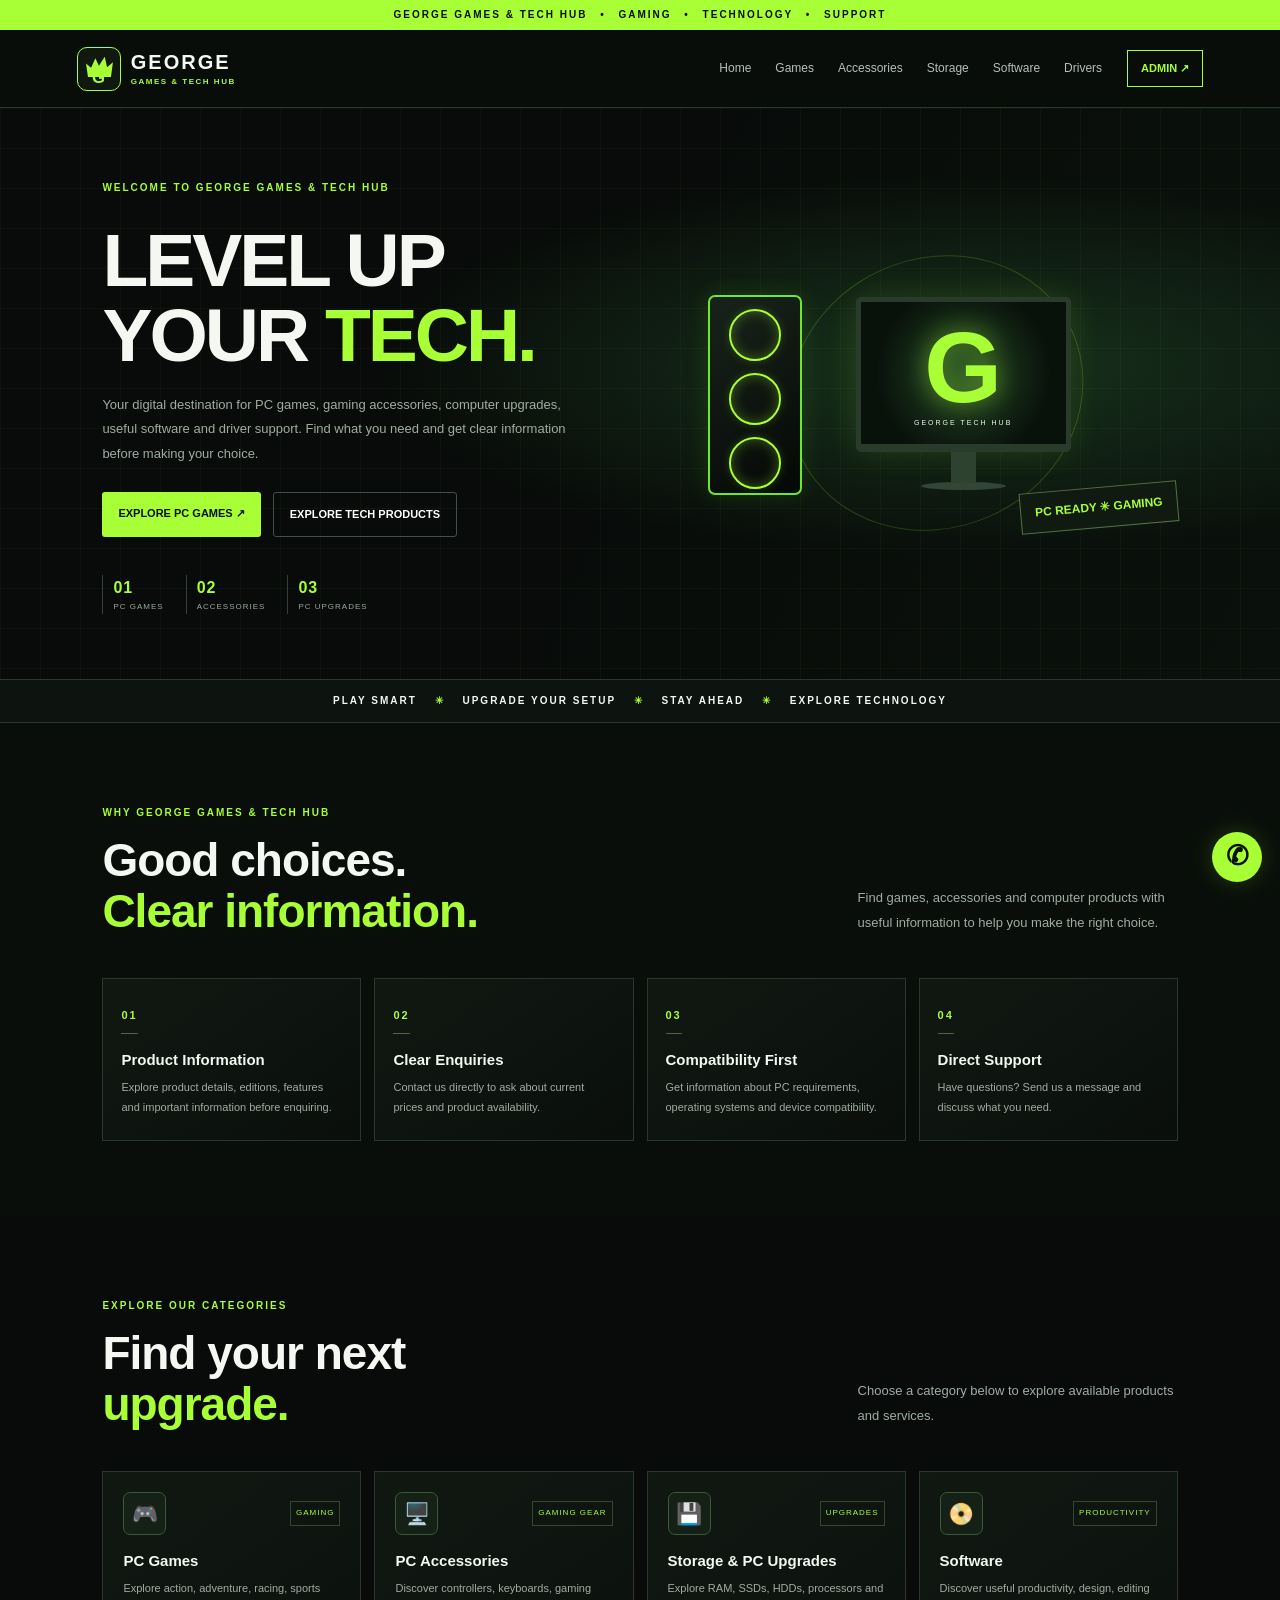
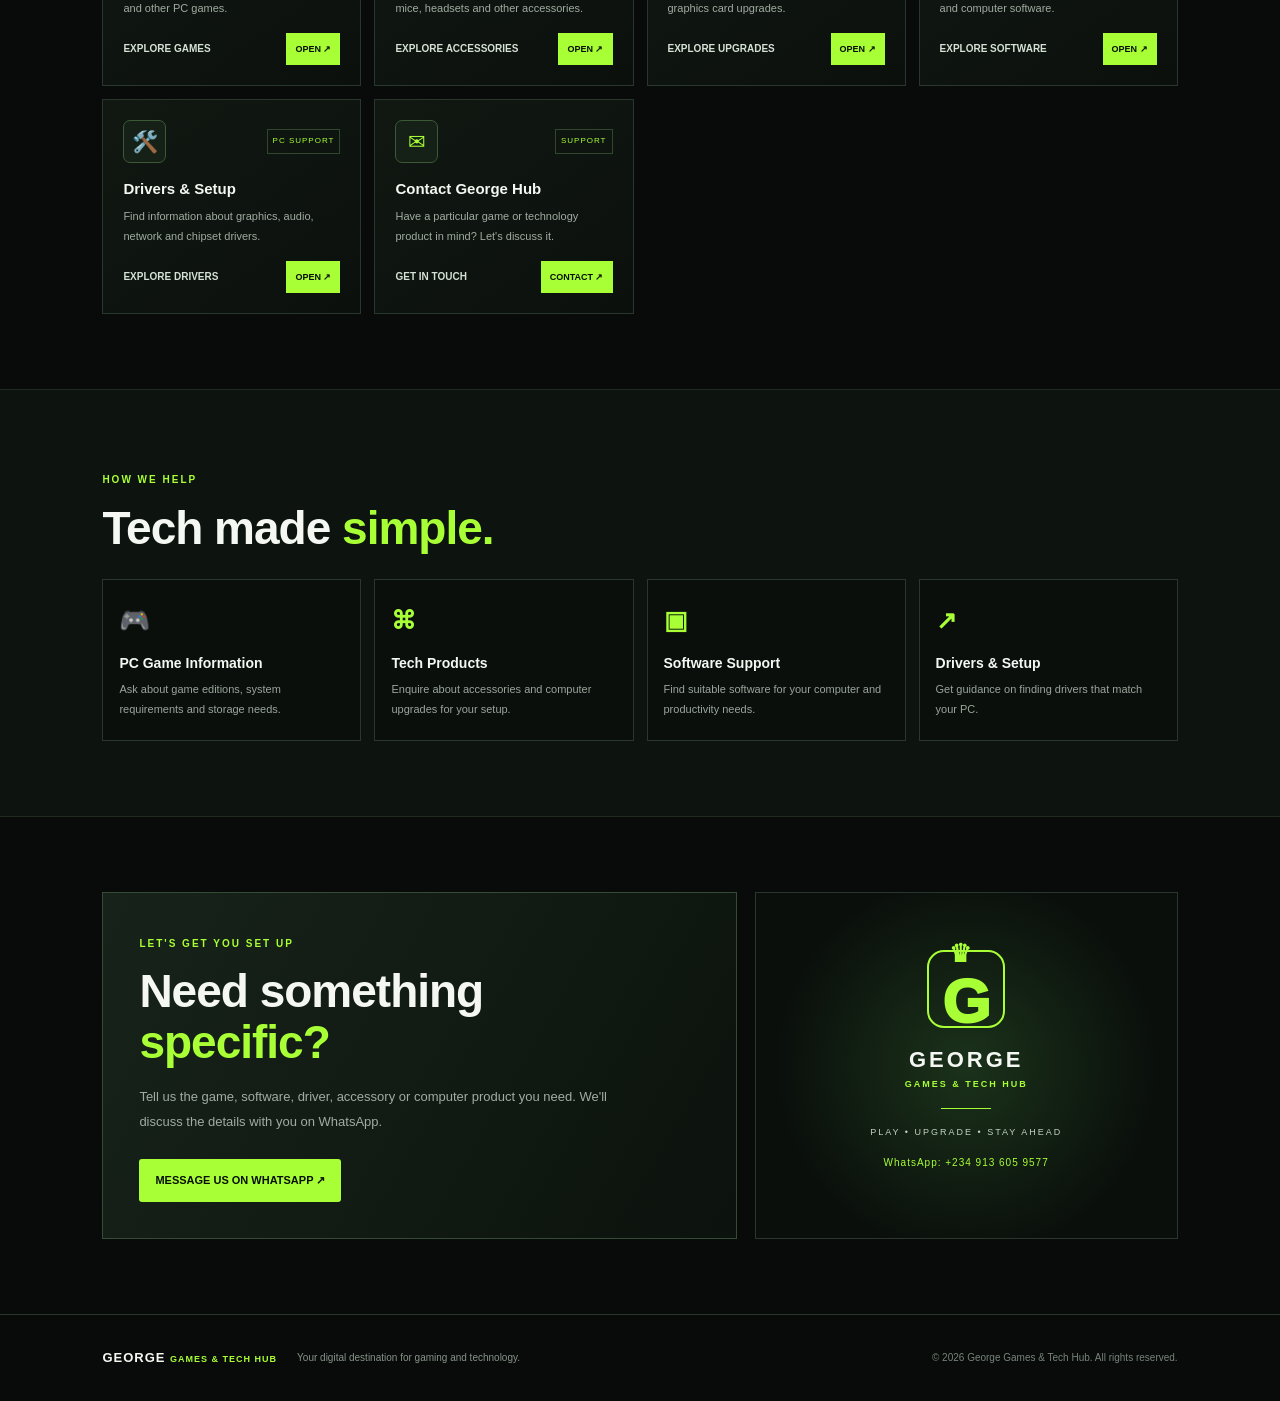
==== commit 9279dc08: "index.html" ====
--- a/index.html
+++ b/index.html
@@ -310,11 +310,8 @@
                 <a href="games.html" class="card">
 
                     <div class="cardTop">
-
                         <div class="icon">🎮</div>
-
                         <span class="tag">GAMING</span>
-
                     </div>
 
                     <h3>PC Games</h3>
@@ -325,11 +322,8 @@
                     </p>
 
                     <div class="cardBottom">
-
                         <span class="price">EXPLORE GAMES</span>
-
                         <span class="ask">OPEN ↗</span>
-
                     </div>
 
                 </a>
@@ -338,11 +332,8 @@
                 <a href="accessories.html" class="card">
 
                     <div class="cardTop">
-
                         <div class="icon">🖥️</div>
-
                         <span class="tag">GAMING GEAR</span>
-
                     </div>
 
                     <h3>PC Accessories</h3>
@@ -353,11 +344,8 @@
                     </p>
 
                     <div class="cardBottom">
-
                         <span class="price">EXPLORE ACCESSORIES</span>
-
                         <span class="ask">OPEN ↗</span>
-
                     </div>
 
                 </a>
@@ -366,11 +354,8 @@
                 <a href="storage.html" class="card">
 
                     <div class="cardTop">
-
                         <div class="icon">💾</div>
-
                         <span class="tag">UPGRADES</span>
-
                     </div>
 
                     <h3>Storage & PC Upgrades</h3>
@@ -381,11 +366,8 @@
                     </p>
 
                     <div class="cardBottom">
-
                         <span class="price">EXPLORE UPGRADES</span>
-
                         <span class="ask">OPEN ↗</span>
-
                     </div>
 
                 </a>
@@ -394,11 +376,8 @@
                 <a href="software.html" class="card">
 
                     <div class="cardTop">
-
                         <div class="icon">📀</div>
-
                         <span class="tag">PRODUCTIVITY</span>
-
                     </div>
 
                     <h3>Software</h3>
@@ -409,11 +388,8 @@
                     </p>
 
                     <div class="cardBottom">
-
                         <span class="price">EXPLORE SOFTWARE</span>
-
                         <span class="ask">OPEN ↗</span>
-
                     </div>
 
                 </a>
@@ -422,11 +398,8 @@
                 <a href="drivers.html" class="card">
 
                     <div class="cardTop">
-
                         <div class="icon">🛠️</div>
-
                         <span class="tag">PC SUPPORT</span>
-
                     </div>
 
                     <h3>Drivers & Setup</h3>
@@ -437,11 +410,8 @@
                     </p>
 
                     <div class="cardBottom">
-
                         <span class="price">EXPLORE DRIVERS</span>
-
                         <span class="ask">OPEN ↗</span>
-
                     </div>
 
                 </a>
@@ -450,11 +420,8 @@
                 <a href="#contact" class="card">
 
                     <div class="cardTop">
-
                         <div class="icon">✉</div>
-
                         <span class="tag">SUPPORT</span>
-
                     </div>
 
                     <h3>Contact George Hub</h3>
@@ -465,11 +432,8 @@
                     </p>
 
                     <div class="cardBottom">
-
                         <span class="price">GET IN TOUCH</span>
-
                         <span class="ask">CONTACT ↗</span>
-
                     </div>
 
                 </a>
@@ -587,9 +551,7 @@
             <div class="contactSide">
 
                 <div class="bigG">
-
                     <span>♛</span>G
-
                 </div>
 
                 <strong>GEORGE</strong>
@@ -713,862 +675,4 @@
     </script>
 
 </body>
-  </html>
-        GAME ON
-    </div>
-
-
-    <!-- CATEGORY CARDS -->
-
-    <main>
-
-        <section class="homeSection" id="categories">
-
-            <div class="sectionHeading">
-
-                <label>EXPLORE OUR CATEGORIES</label>
-
-                <h2>
-                    FIND WHAT YOU <span>NEED.</span>
-                </h2>
-
-                <p>
-                    Choose a category below to explore its products.
-                    Each section has its own catalogue, so finding what
-                    you need is simple.
-                </p>
-
-            </div>
-
-
-            <div class="categoryGrid">
-
-
-                <!-- GAMES -->
-
-                <a href="games.html" class="categoryCard">
-
-                    <img
-                        class="categoryImage"
-                        src="https://images.unsplash.com/photo-1542751371-adc38448a05e?auto=format&fit=crop&w=1000&q=85"
-                        alt="PC gaming setup"
-                        loading="lazy">
-
-                    <div class="categoryOverlay"></div>
-
-                    <div class="categoryContent">
-
-                        <span class="categoryNumber">01 / GAMING</span>
-
-                        <h3>PC Games</h3>
-
-                        <p>
-                            Action, football, racing, adventure and
-                            exciting PC games.
-                        </p>
-
-                        <span class="categoryLink">
-                            EXPLORE GAMES →
-                        </span>
-
-                    </div>
-
-                </a>
-
-
-                <!-- ACCESSORIES -->
-
-                <a href="accessories.html" class="categoryCard">
-
-                    <img
-                        class="categoryImage"
-                        src="https://images.unsplash.com/photo-1593305841991-05c297ba4575?auto=format&fit=crop&w=1000&q=85"
-                        alt="Gaming accessories and equipment"
-                        loading="lazy">
-
-                    <div class="categoryOverlay"></div>
-
-                    <div class="categoryContent">
-
-                        <span class="categoryNumber">02 / EQUIPMENT</span>
-
-                        <h3>PC Accessories</h3>
-
-                        <p>
-                            Controllers, keyboards, gaming mice,
-                            headsets and more.
-                        </p>
-
-                        <span class="categoryLink">
-                            EXPLORE ACCESSORIES →
-                        </span>
-
-                    </div>
-
-                </a>
-
-
-                <!-- STORAGE -->
-
-                <a href="storage.html" class="categoryCard">
-
-                    <img
-                        class="categoryImage"
-                        src="https://images.unsplash.com/photo-1597872200969-2b65d56bd16b?auto=format&fit=crop&w=1000&q=85"
-                        alt="Computer storage hardware"
-                        loading="lazy">
-
-                    <div class="categoryOverlay"></div>
-
-                    <div class="categoryContent">
-
-                        <span class="categoryNumber">03 / HARDWARE</span>
-
-                        <h3>Storage & PC Upgrades</h3>
-
-                        <p>
-                            SSDs, RAM, storage devices and
-                            computer upgrade options.
-                        </p>
-
-                        <span class="categoryLink">
-                            EXPLORE UPGRADES →
-                        </span>
-
-                    </div>
-
-                </a>
-
-
-                <!-- SOFTWARE -->
-
-                <a href="software.html" class="categoryCard">
-
-                    <img
-                        class="categoryImage"
-                        src="https://images.unsplash.com/photo-1516321318423-f06f85e504b3?auto=format&fit=crop&w=1000&q=85"
-                        alt="Computer software and productivity workspace"
-                        loading="lazy">
-
-                    <div class="categoryOverlay"></div>
-
-                    <div class="categoryContent">
-
-                        <span class="categoryNumber">04 / DIGITAL TOOLS</span>
-
-                        <h3>Software</h3>
-
-                        <p>
-                            Productivity, design, editing and
-                            other useful computer software.
-                        </p>
-
-                        <span class="categoryLink">
-                            EXPLORE SOFTWARE →
-                        </span>
-
-                    </div>
-
-                </a>
-
-
-                <!-- DRIVERS -->
-
-                <a href="drivers.html" class="categoryCard">
-
-                    <img
-                        class="categoryImage"
-                        src="https://images.unsplash.com/photo-1518770660439-4636190af475?auto=format&fit=crop&w=1000&q=85"
-                        alt="Computer hardware and technology components"
-                        loading="lazy">
-
-                    <div class="categoryOverlay"></div>
-
-                    <div class="categoryContent">
-
-                        <span class="categoryNumber">05 / PC SUPPORT</span>
-
-                        <h3>Drivers</h3>
-
-                        <p>
-                            Graphics, audio, network and chipset
-                            driver information.
-                        </p>
-
-                        <span class="categoryLink">
-                            EXPLORE DRIVERS →
-                        </span>
-
-                    </div>
-
-                </a>
-
-
-            </div>
-
-        </section>
-
-
-        <!-- WHY US -->
-
-        <section class="whySection" id="why-us">
-
-            <div class="whyInner">
-
-                <div class="sectionHeading">
-
-                    <label>WHY GEORGE GAMES & TECH HUB</label>
-
-                    <h2>
-                        GOOD CHOICES.
-                        <span>CLEAR INFORMATION.</span>
-                    </h2>
-
-                    <p>
-                        We want to make choosing games and technology
-                        products easier with clear information and
-                        direct communication.
-                    </p>
-
-                </div>
-
-
-                <div class="whyGrid">
-
-       button data-filter="keyboards">Keyboards</button>
-                <button data-filter="gaming mouse">Gaming Mouse</button>
-                <button data-filter="headsets">Headsets</button>
-                <button data-filter="gamepads">Gamepads</button>
-            </div>
-        </div>
-
-        <div class="filterGroup">
-            <h3>💾 Storage &amp; PC Upgrades</h3>
-            <div class="filters">
-                <button data-filter="ram">RAM</button>
-                <button data-filter="ssd">SSD</button>
-                <button data-filter="hdd">HDD</button>
-                <button data-filter="graphics cards">Graphics Cards</button>
-                <button data-filter="processors">Processors</button>
-            </div>
-        </div>
-
-        <div class="filterGroup">
-            <h3>📀 Software</h3>
-            <div class="filters">
-                <button data-filter="operating systems">Operating Systems</button>
-                <button data-filter="productivity">Productivity</button>
-                <button data-filter="antivirus">Antivirus</button>
-                <button data-filter="design & editing">Design &amp; Editing</button>
-            </div>
-        </div>
-
-        <div class="filterGroup">
-            <h3>🛠️ Drivers</h3>
-            <div class="filters">
-                <button data-filter="graphics drivers">Graphics Drivers</button>
-                <button data-filter="audio drivers">Audio Drivers</button>
-                <button data-filter="network drivers">Network Drivers</button>
-                <button data-filter="chipset drivers">Chipset Drivers</button>
-            </div>
-        </div>
-
-    </div>
-
-    <div class="products" id="products"></div>
-
-    <p class="note">
-        ⓘ Prices are listed as supplied; confirm the exact edition,
-        availability, platform and PC requirements on WhatsApp before
-        ordering. Game cover images are shown for identification.
-        Product titles and artwork belong to their respective owners.
-    </p>
-
-</section>
-
-<!-- SERVICES -->
-
-<section class="services" id="services">
-    <label>HOW WE HELP</label>
-    <h2>Tech made <em>simple.</em></h2>
-
-    <div class="serviceGrid">
-        <article>
-            <b>▣</b>
-            <h3>PC Game Help</h3>
-            <p>Ask about game editions, system requirements, installation and storage needs.</p>
-        </article>
-
-        <article>
-            <b>⌘</b>
-            <h3>Tech Products</h3>
-            <p>Enquire about accessories and upgrades for your setup and budget.</p>
-        </article>
-
-        <article>
-            <b>⌁</b>
-            <h3>Software Support</h3>
-            <p>Find suitable, legitimate software for your computer.</p>
-        </article>
-
-        <article>
-            <b>↗</b>
-            <h3>Drivers &amp; Setup</h3>
-            <p>Ask which official drivers match your PC model and operating system.</p>
-        </article>
-    </div>
-</section>
-
-<!-- CONTACT -->
-
-<section class="contact" id="contact">
-
-    <div class="contactCard">
-        <label>LET'S GET YOU SET UP</label>
-        <h2>Need something<br><em>specific?</em></h2>
-
-        <p>
-            Tell us the game, software, driver or tech product you need.
-            We’ll discuss the details on WhatsApp.
-        </p>
-
-        <a class="btn"
-           data-wa="Hello George Games and Tech Hub! I need help finding a specific product."
-           target="_blank"
-           rel="noopener">
-            Message us on WhatsApp ↗
-        </a>
-    </div>
-
-    <div class="contactSide">
-        <div class="bigG"><span>♛</span>G</div>
-        <strong>GEORGE</strong>
-        <b>GAMES &amp; TECH HUB</b>
-        <hr>
-        <small>PLAY • UPGRADE • STAY AHEAD</small>
-        <p class="contactNumber">WhatsApp: +234 913 605 9577</p>
-    </div>
-
-</section>
-
-</main>
-
-<!-- FOOTER -->
-
-<footer>
-    <strong>GEORGE <span>GAMES &amp; TECH HUB</span></strong>
-    <p>Built for gamers, learners and tech lovers.</p>
-    <small>© <span id="year"></span> George Games and Tech Hub</small>
-</footer>
-
-<a class="floatWa"
-   data-wa="Hello! Please help me with your catalogue."
-   target="_blank"
-   rel="noopener"
-   aria-label="WhatsApp">✆</a>
-
-<!-- SUPABASE CONNECTION -->
-
-<script src="https://cdn.jsdelivr.net/npm/@supabase/supabase-js@2"></script>
-
-<script>
-const SUPABASE_URL = "https://krwdispgabnsxrbbpeqx.supabase.co";
-
-const SUPABASE_PUBLISHABLE_KEY = "sb_publishable_7kXHB4eR-ukGbXNZL1s57A_Ve8VWEEv";
-
-const supabaseClient = window.supabase.createClient(
-    SUPABASE_URL,
-    SUPABASE_PUBLISHABLE_KEY
-);
-</script>
-
-<!-- PRODUCT CATALOGUE -->
-
-<script src="products.js"></script>
-
-<!-- MAIN WEBSITE APPLICATION -->
-
-<script src="app.js"></script>
-
-<!-- SERVICE WORKER -->
-
-<script>
-if ("serviceWorker" in navigator) {
-    window.addEventListener("load", () => {
-        navigator.serviceWorker
-            .register("./sw.js")
-            .then(() => {
-                console.log("George Games Tech Hub app is ready!");
-            })
-            .catch(error => {
-                console.error("Service worker registration failed:", error);
-            });
-    });
-}
-</script>
-
-<!-- LOADING SCREEN -->
-
-<script>
-window.addEventListener("load", function() {
-    const loader = document.f35" opacity=".75"/>
-        </svg>
-
-        <div class="chip">ELITE SERIES 2 <span>•</span> PC READY</div>
-
-        <div class="controller-caption">
-            <b>PRECISION CONTROL</b>
-            <small>Custom profiles · Rear paddles · Adjustable sticks</small>
-        </div>
-    </div>
-</section>
-
-<div class="ticker">
-    PLAY SMART <b>✳</b> UPGRADE YOUR SETUP <b>✳</b> STAY AHEAD <b>✳</b>
-    PLAY SMART <b>✳</b> UPGRADE YOUR SETUP <b>✳</b> STAY AHEAD
-</div>
-
-<!-- WHY US -->
-
-<section class="why section" id="why-us">
-    <div class="heading">
-        <div>
-            <label>WHY GEORGE GAMES &amp; TECH HUB</label>
-            <h2>Good choices.<br><em>Clear information.</em></h2>
-        </div>
-        <p>Find the right game, accessory or PC software with product details explained in simple language before you decide.</p>
-    </div>
-
-    <div class="whyGrid">
-        <article>
-            <span>01</span>
-            <h3>Product details</h3>
-            <p>We can list platform, edition, compatibility, storage needs and important notes for each item.</p>
-        </article>
-
-        <article>
-            <span>02</span>
-            <h3>Clear price enquiries</h3>
-            <p>Ask for the latest price and availability directly on WhatsApp. No made-up prices.</p>
-        </article>
-
-        <article>
-            <span>03</span>
-            <h3>Compatibility first</h3>
-            <p>Check PC specifications, operating system and device model before choosing software or drivers.</p>
-        </article>
-
-        <article>
-            <span>04</span>
-            <h3>Direct conversation</h3>
-            <p>Each listing includes a WhatsApp enquiry message to help you ask about that exact item.</p>
-        </article>
-    </div>
-</section>
-
-<!-- CATALOGUE -->
-
-<section class="section" id="catalogue">
-
-    <div class="heading">
-        <div>
-            <label>THE CATALOGUE</label>
-            <h2>Find your next <em>upgrade.</em></h2>
-        </div>
-        <p>Choose a category, then message us to confirm price, compatibility and availability.</p>
-    </div>
-
-    <div class="catalogueTools">
-        <label class="searchLabel" for="productSearch">SEARCH THE CATALOGUE</label>
-        <input id="productSearch" type="search" placeholder="Search game, genre or platform…" autocomplete="off">
-        <span id="productCount" class="productCount"></span>
-    </div>
-
-    <!-- NEW GROUPED FILTERS -->
-
-    <div class="filterGroups">
-
-        <div class="filterGroup">
-            <h3>🌟 All Products</h3>
-            <div class="filters">
-                <button class="active" data-filter="all">All Items</button>
-            </div>
-        </div>
-
-        <div class="filterGroup">
-            <h3>🎮 PC Games</h3>
-            <div class="filters">
-                <button data-filter="games">All Games</button>
-                <button data-filter="action">Action</button>
-                <button data-filter="adventure">Adventure</button>
-                <button data-filter="racing">Racing</button>
-                <button data-filter="sports">Sports</button>
-                <button data-filter="fighting">Fighting</button>
-                <button data-filter="shooting">Shooting</button>
-                <button data-filter="open world">Open World</button>
-                <button data-filter="simulation">Simulation</button>
-                <button data-filter="strategy">Strategy</button>
-                <button data-filter="horror">Horror</button>
-            </div>
-        </div>
-
-        <div class="filterGroup">
-            <h3>🖥️ PC Accessories</h3>
-            <div class="filters">
-                <button data-filter="controllers">Controllers</button>
-                <button data-filter="keyboards">Keyboards</button>
-                <button data-filter="gaming mouse">Gaming Mouse</button>
-                <button data-filter="headsets">Headsets</button>
-                <button data-filter="gamepads">Gamepads</button>
-            </div>
-        </div>
-
-        <div class="filterGroup">
-            <h3>💾 Storage &amp; PC Upgrades</h3>
-            <div class="filters">
-                <button data-filter="ram">RAM</button>
-                <button data-filter="ssd">SSD</button>
-                <button data-filter="hdd">HDD</button>
-                <button data-filter="graphics cards">Graphics Cards</button>
-                <button data-filter="processors">Processors</button>
-            </div>
-        </div>
-
-        <div class="filterGroup">
-            <h3>📀 Software</h3>
-            <div class="filters">
-                <button data-filter="operating systems">Operating Systems</button>
-                <button data-filter="productivity">Productivity</button>
-                <button data-filter="antivirus">Antivirus</button>
-                <button data-filter="design & editing">Design &amp; Editing</button>
-            </div>
-        </div>
-
-        <div class="filterGroup">
-            <h3>🛠️ Drivers</h3>
-            <div class="filters">
-                <button data-filter="graphics drivers">Graphics Drivers</button>
-                <button data-filter="audio drivers">Audio Drivers</button>
-                <button data-filter="network drivers">Network Drivers</button>
-                <button data-filter="chipset drivers">Chipset Drivers</button>
-            </div>
-        </div>
-
-    </div>
-
-    <div class="products" id="products"></div>
-
-    <p class="note">
-        ⓘ Prices are listed as supplied; confirm the exact edition, availability, platform and PC requirements on WhatsApp before ordering. Game cover images are shown for identification. Product titles and artwork belong to their respective owners.
-    </p>
-
-</section>
-
-<!-- SERVICES -->
-
-<section class="services" id="services">
-    <label>HOW WE HELP</label>
-    <h2>Tech made <em>simple.</em></h2>
-
-    <div class="serviceGrid">
-        <article>
-            <b>▣</b>
-            <h3>PC Game Help</h3>
-            <p>Ask about game editions, system requirements, installation and storage needs.</p>
-        </article>
-
-        <article>
-            <b>⌘</b>
-            <h3>Tech Products</h3>
-            <p>Enquire about accessories and upgrades for your setup and budget.</p>
-        </article>
-
-        <article>
-            <b>⌁</b>
-            <h3>Software Support</h3>
-            <p>Find suitable, legitimate software for your computer.</p>
-        </article>
-
-        <article>
-            <b>↗</b>
-            <h3>Drivers &amp; Setup</h3>
-            <p>Ask which official drivers match your PC model and operating system.</p>
-        </article>
-    </div>
-</section>
-
-<!-- CONTACT -->
-
-<section class="contact" id="contact">
-
-    <div class="contactCard">
-        <label>LET'S GET YOU SET UP</label>
-        <h2>Need something<br><em>specific?</em></h2>
-        <p>Tell us the game, software, driver or tech product you need. We’ll discuss the details on WhatsApp.</p>
-
-        <a class="btn" data-wa="Hello George Games and Tech Hub! I need help finding a specific product." target="_blank" rel="noopener">
-            Message us on WhatsApp ↗
-        </a>
-    </div>
-
-    <div class="contactSide">
-        <div class="bigG"><span>♛</span>G</div>
-        <strong>GEORGE</strong>
-        <b>GAMES &amp; TECH HUB</b>
-        <hr>
-        <small>PLAY • UPGRADE • STAY AHEAD</small>
-        <p class="contactNumber">WhatsApp: +234 913 605 9577</p>
-    </div>
-
-</section>
-
-</main>
-
-<!-- FOOTER -->
-
-<footer>
-    <strong>GEORGE <span>GAMES &amp; TECH HUB</span></strong>
-    <p>Built for gamers, learners and tech lovers.</p>
-    <small>© <span id="year"></span> George Games and Tech Hub</small>
-</footer>
-
-<a class="floatWa" data-wa="Hello! Please help me with your catalogue." target="_blank" rel="noopener" aria-label="WhatsApp">✆</a>
-
-<!-- SUPABASE CONNECTION -->
-
-<script src="https://cdn.jsdelivr.net/npm/@supabase/supabase-js@2"></script>
-
-<script>
-const SUPABASE_URL = "https://krwdispgabnsxrbbpeqx.supabase.co";
-
-const SUPABASE_PUBLISHABLE_KEY = "sb_publishable_7kXHB4eR-ukGbXNZL1s57A_Ve8VWEEv";
-
-const supabaseClient = window.supabase.createClient(
-    SUPABASE_URL,
-    SUPABASE_PUBLISHABLE_KEY
-);
-</script>
-
-<!-- PRODUCT CATALOGUE -->
-
-<script src="products.js"></script>
-
-<!-- MAIN WEBSITE APPLICATION -->
-
-<script src="app.js"></script>
-
-<!-- SERVICE WORKER -->
-
-<script>
-if ("serviceWorker" in navigator) {
-    window.addEventListener("load", () => {
-        navigator.serviceWorker
-            .register("./sw.js")
-            .then(() => {
-                console.log("George Games Tech Hub app is ready!");
-            })
-            .catch(error => {
-                console.error("Service worker registration failed:", error);
-            });
-    });
-}
-</script>
-
-<!-- LOADING SCREEN -->
-
-<script>
-window.addEventListener("load", function() {
-    const loader = document.getElementById("app-loader");
-
-    if (loader) {
-        setTimeout(function() {
-            loader.classList.add("hidden");
-
-            setTimeout(function() {
-                loader.remove();
-            }, 500);
-        }, 700);
-    }
-});
-</script>
-
-</body>
-                    </html>v class="whyGrid">
-        <article><span>01</span><h3>Product details</h3><p>We can list platform, edition, compatibility, storage needs and important notes for each item.</p></article>
-        <article><span>02</span><h3>Clear price enquiries</h3><p>Ask for the latest price and availability directly on WhatsApp. No made-up prices.</p></article>
-        <article><span>03</span><h3>Compatibility first</h3><p>Check PC specifications, operating system and device model before choosing software or drivers.</p></article>
-        <article><span>04</span><h3>Direct conversation</h3><p>Each listing includes a WhatsApp enquiry message to help you ask about that exact item.</p></article>
-    </div>
-</section>
-
-<section class="section" id="catalogue">
-    <div class="heading">
-        <div>
-            <label>THE CATALOGUE</label>
-            <h2>Find your next <em>upgrade.</em></h2>
-        </div>
-        <p>Choose a category, then message us to confirm price, compatibility and availability.</p>
-    </div>
-
-    <div class="catalogueTools">
-        <label class="searchLabel" for="productSearch">SEARCH THE CATALOGUE</label>
-        <input id="productSearch" type="search" placeholder="Search game, genre or platform…" autocomplete="off">
-        <span id="productCount" class="productCount"></span>
-    </div>
-
-    <div class="filters">
-        <button class="active" data-filter="all">All items</button>
-        <button data-filter="games">PC Games</button>
-        <button data-filter="action">Action</button>
-        <button data-filter="sports">Sports</button>
-        <button data-filter="racing">Racing</button>
-        <button data-filter="tech">Tech Products</button>
-        <button data-filter="software">Software</button>
-        <button data-filter="drivers">Drivers</button>
-    </div>
-
-    <div class="products" id="products"></div>
-
-    <p class="note">
-        ⓘ Prices are listed as supplied; confirm the exact edition, availability, platform and PC requirements on WhatsApp before ordering. Game cover images are shown for identification. Product titles and artwork belong to their respective owners.
-    </p>
-</section>
-
-<section class="services" id="services">
-    <label>HOW WE HELP</label>
-    <h2>Tech made <em>simple.</em></h2>
-
-    <div class="serviceGrid">
-        <article><b>▣</b><h3>PC Game Help</h3><p>Ask about game editions, system requirements, installation and storage needs.</p></article>
-        <article><b>⌘</b><h3>Tech Products</h3><p>Enquire about accessories and upgrades for your setup and budget.</p></article>
-        <article><b>⌁</b><h3>Software Support</h3><p>Find suitable, legitimate software for your computer.</p></article>
-        <article><b>↗</b><h3>Drivers &amp; Setup</h3><p>Ask which official drivers match your PC model and operating system.</p></article>
-    </div>
-</section>
-
-<section class="contact" id="contact">
-    <div class="contactCard">
-        <label>LET'S GET YOU SET UP</label>
-        <h2>Need something<br><em>specific?</em></h2>
-        <p>Tell us the game, software, driver or tech product you need. We’ll discuss the details on WhatsApp.</p>
-        <a class="btn" data-wa="Hello George Games and Tech Hub! I need help finding a specific product." target="_blank" rel="noopener">Message us on WhatsApp ↗</a>
-    </div>
-
-    <div class="contactSide">
-        <div class="bigG"><span>♛</span>G</div>
-        <strong>GEORGE</strong>
-        <b>GAMES &amp; TECH HUB</b>
-        <hr>
-        <small>PLAY • UPGRADE • STAY AHEAD</small>
-        <p class="contactNumber">WhatsApp: +234 913 605 9577</p>
-    </div>
-</section>
-
-</main>
-
-<footer>
-    <strong>GEORGE <span>GAMES &amp; TECH HUB</span></strong>
-    <p>Built for gamers, learners and tech lovers.</p>
-    <small>© <span id="year"></span> George Games and Tech Hub</small>
-</footer>
-
-<a class="floatWa" data-wa="Hello! Please help me with your catalogue." target="_blank" rel="noopener" aria-label="WhatsApp">✆</a>
-
-<!-- Supabase must load BEFORE app.js -->
-<script src="https://cdn.jsdelivr.net/npm/@supabase/supabase-js@2"></script>
-
-<script>
-const SUPABASE_URL = "https://krwdispgabnsxrbbpeqx.supabase.co";
-
-const SUPABASE_PUBLISHABLE_KEY = "sb_publishable_7kXHB4eR-ukGbXNZL1s57A_Ve8VWEEv";
-
-const supabaseClient = window.supabase.createClient(
-    SUPABASE_URL,
-    SUPABASE_PUBLISHABLE_KEY
-);
-</script>
-
-<!-- Existing product catalogue -->
-<script src="products.js"></script>
-
-<!-- Main website application -->
-<script src="app.js"></script>
-
-<!-- Service worker -->
-<script>
-if ("serviceWorker" in navigator) {
-    window.addEventListener("load", () => {
-        navigator.serviceWorker
-            .register("./sw.js")
-            .then(() => {
-                console.log("George Games Tech Hub app is ready!");
-            })
-            .catch(error => {
-                console.error("Service worker registration failed:", error);
-            });
-    });
-}
-</script>
-
-<!-- Loading screen -->
-<script>
-window.addEventListener("load", function() {
-    const loader = document.getElementById("app-loader");
-
-    if (loader) {
-        setTimeout(function() {
-            loader.classList.add("hidden");
-
-            setTimeout(function() {
-                loader.remove();
-            }, 500);
-        }, 700);
-    }
-});
-</script>
-
-</body>
-    </html>h">SEARCH THE CATALOGUE</label><input id="productSearch" type="search" placeholder="Search game, genre or platform…" autocomplete="off"><span id="productCount" class="productCount"></span></div><div class="filters"><button class="active" data-filter="all">All items</button><button data-filter="games">PC Games</button><button data-filter="action">Action</button><button data-filter="sports">Sports</button><button data-filter="racing">Racing</button><button data-filter="tech">Tech Products</button><button data-filter="software">Software</button><button data-filter="drivers">Drivers</button></div><div class="products" id="products"></div>
-<p class="note">ⓘ Prices are listed as supplied; confirm the exact edition, availability, platform and PC requirements on WhatsApp before ordering. Game cover images are shown for identification. Product titles and artwork belong to their respective owners.</p></section>
-<section class="services" id="services"><label>HOW WE HELP</label><h2>Tech made <em>simple.</em></h2><div class="serviceGrid"><article><b>▣</b><h3>PC Game Help</h3><p>Ask about game editions, system requirements, installation and storage needs.</p></article><article><b>⌘</b><h3>Tech Products</h3><p>Enquire about accessories and upgrades for your setup and budget.</p></article><article><b>⌁</b><h3>Software Support</h3><p>Find suitable, legitimate software for your computer.</p></article><article><b>↗</b><h3>Drivers &amp; Setup</h3><p>Ask which official drivers match your PC model and operating system.</p></article></div></section>
-<section class="contact" id="contact"><div class="contactCard"><label>LET'S GET YOU SET UP</label><h2>Need something<br><em>specific?</em></h2><p>Tell us the game, software, driver or tech product you need. We’ll discuss the details on WhatsApp.</p><a class="btn" data-wa="Hello George Games and Tech Hub! I need help finding a specific product." target="_blank" rel="noopener">Message us on WhatsApp ↗</a></div><div class="contactSide"><div class="bigG"><span>♛</span>G</div><strong>GEORGE</strong><b>GAMES &amp; TECH HUB</b><hr><small>PLAY • UPGRADE • STAY AHEAD</small><p class="contactNumber">WhatsApp: +234 913 605 9577</p></div></section>
-</main><footer><strong>GEORGE <span>GAMES &amp; TECH HUB</span></strong><p>Built for gamers, learners and tech lovers.</p><small>© <span id="year"></span> George Games and Tech Hub</small></footer>
-<a class="floatWa" data-wa="Hello! Please help me with your catalogue." target="_blank" rel="noopener" aria-label="WhatsApp">✆</a>
-<script src="products.js"></script><script src="app.js"></script><script>
-if ("serviceWorker" in navigator) {
-  window.addEventListener("load", () => {
-    navigator.serviceWorker
-      .register("./sw.js")
-      .then(() => {
-        console.log("George Games Tech Hub app is ready!");
-      })
-      .catch((error) => {
-        console.error("Service worker registration failed:", error);
-      });
-  });
-}
-  </script><script>
-window.addEventListener("load", function () {
-    const loader = document.getElementById("app-loader");
-
-    if (loader) {
-        setTimeout(function () {
-            loader.classList.add("hidden");
-
-            setTimeout(function () {
-                loader.remove();
-            }, 500);
-        }, 700);
-    }
-});
-  </script><script src="https://cdn.jsdelivr.net/npm/@supabase/supabase-js@2"></script>
-    <script>
-const SUPABASE_URL = "https://krwdispgabnsxrbbpeqx.supabase.co";
-
-const SUPABASE_PUBLISHABLE_KEY = "sb_publishable_7kXHB4eR-ukGbXNZL1s57A_Ve8VWEEv";
-
-const supabaseClient = window.supabase.createClient(
-  SUPABASE_URL,
-  SUPABASE_PUBLISHABLE_KEY
-);
-    </script></body></html>
+                        </html>
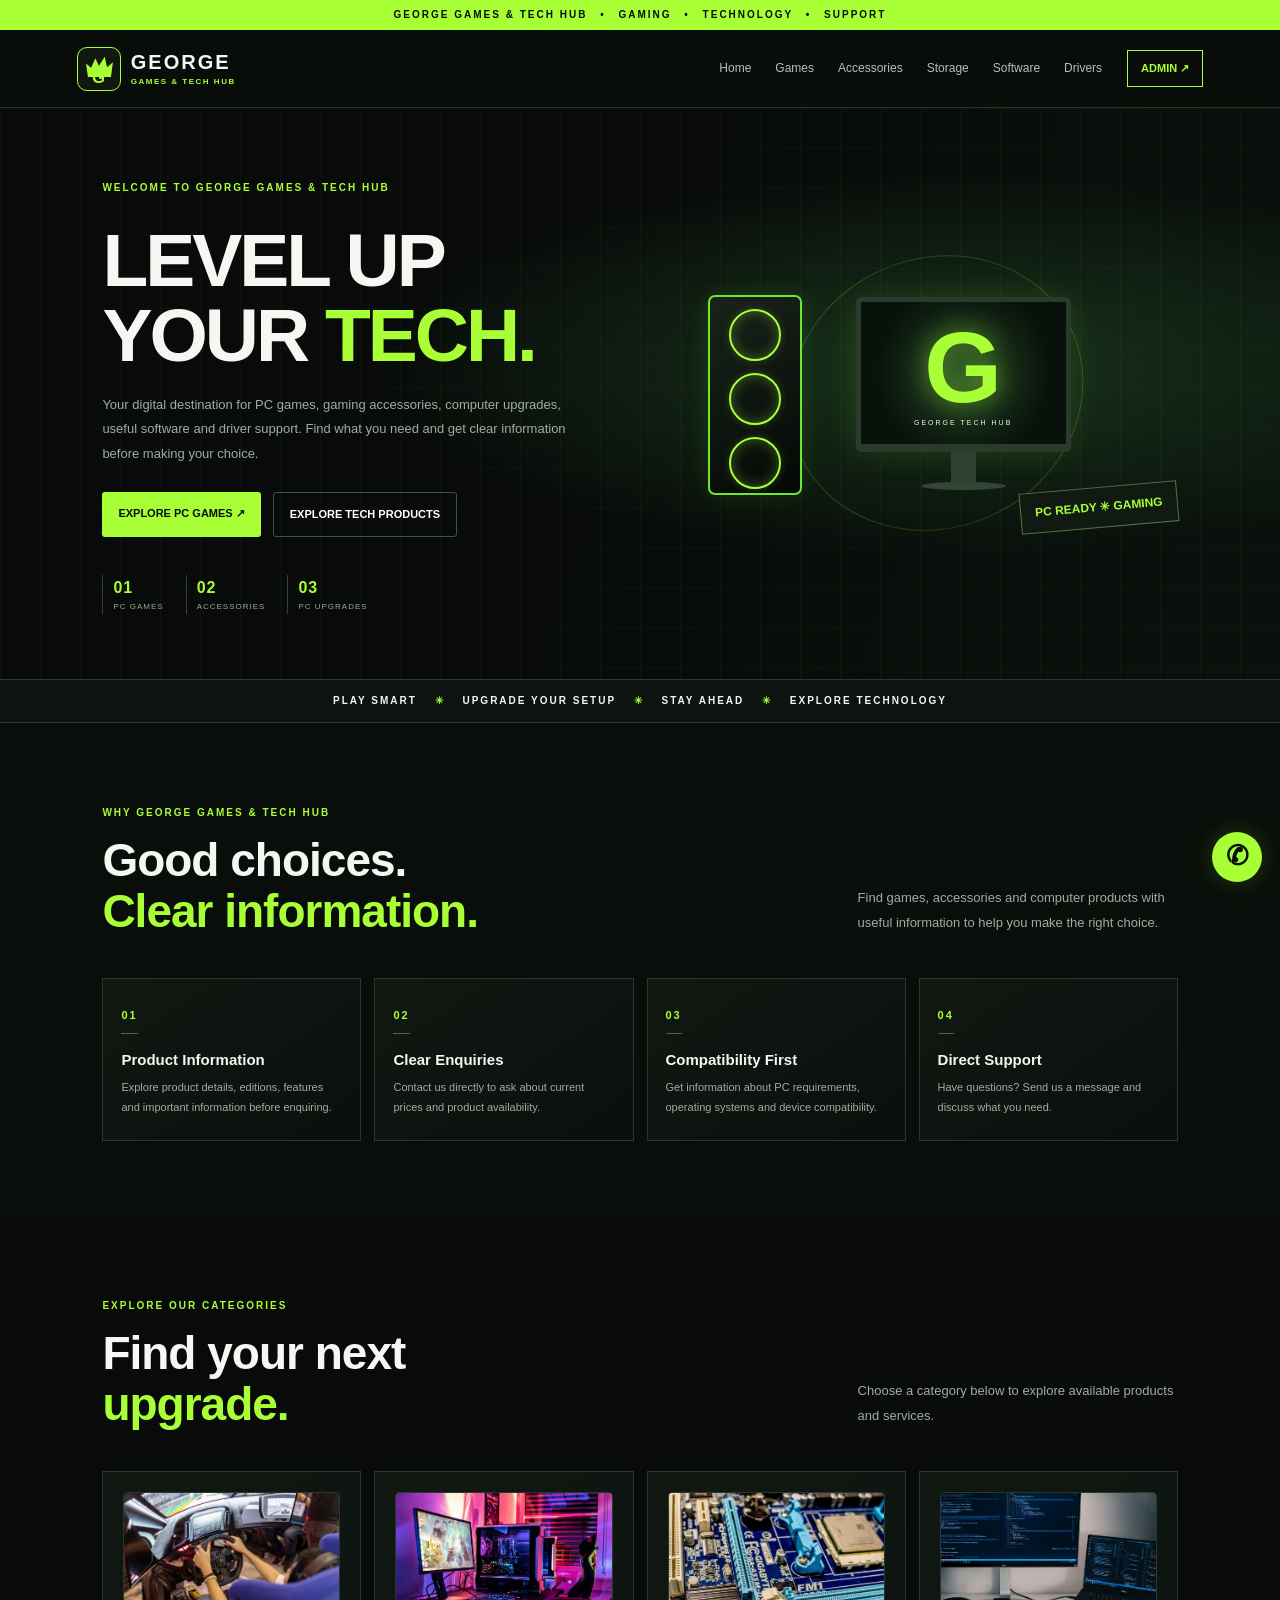
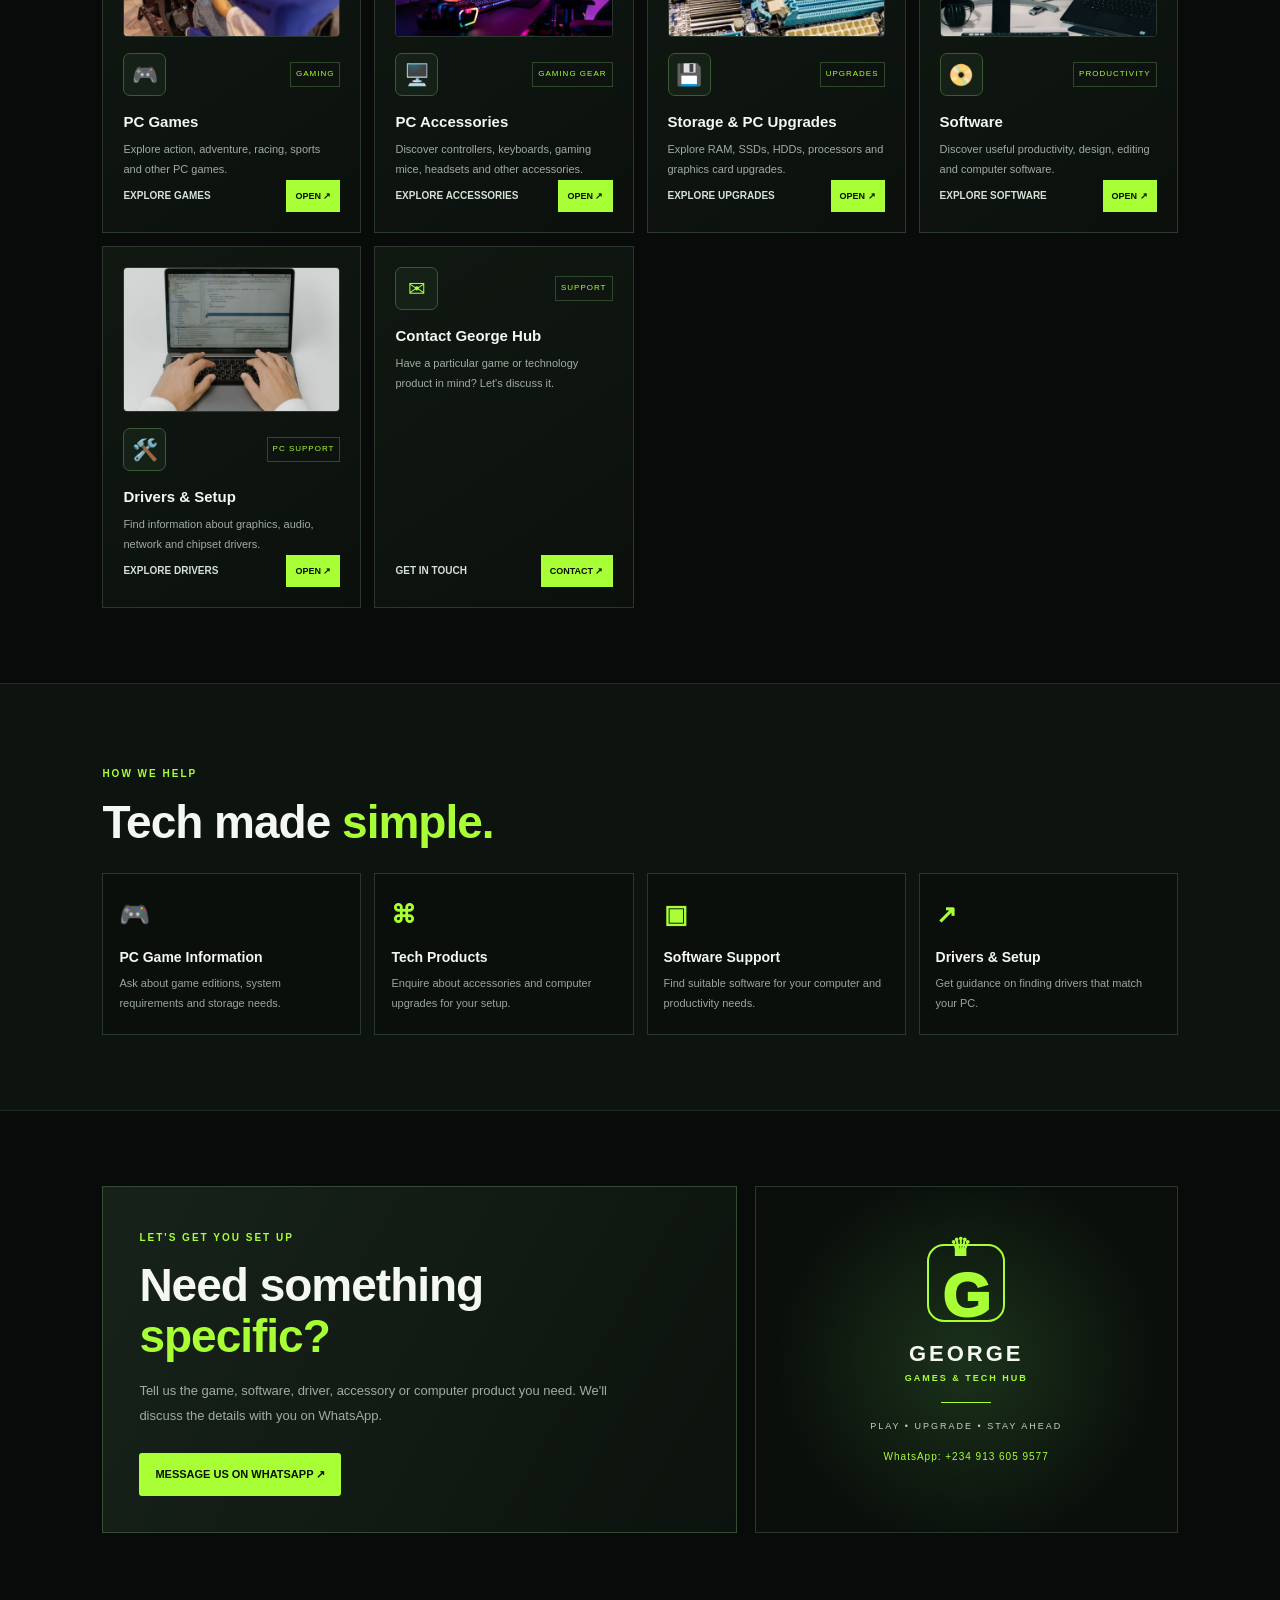
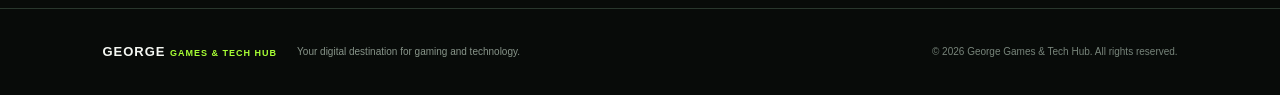
==== commit 3c7d448e: "Add files via upload" ====
--- a/index.html
+++ b/index.html
@@ -3,676 +3,331 @@
 <head>
     <meta charset="UTF-8">
     <meta name="viewport" content="width=device-width, initial-scale=1.0">
-
     <meta name="theme-color" content="#080b09">
     <meta name="description" content="George Games and Tech Hub — discover PC games, gaming accessories, storage upgrades, software and drivers.">
-
     <title>George Games & Tech Hub | Gaming & Technology</title>
-
     <link rel="stylesheet" href="styles.css">
+
+    <!-- Homepage category image sizing; existing styles.css remains unchanged -->
+    <style>
+        .categoryImage {
+            display: block;
+            width: 100%;
+            height: 145px;
+            object-fit: cover;
+            border-radius: 4px;
+            margin-bottom: 16px;
+            border: 1px solid var(--line);
+        }
+        @media (max-width: 560px) {
+            .categoryImage {
+                height: 105px;
+                margin-bottom: 12px;
+            }
+        }
+    </style>
 </head>
-
 <body>
-
-    <!-- TOP ANNOUNCEMENT -->
-
     <div class="topline">
-        GEORGE GAMES & TECH HUB
-        <b>•</b>
-        GAMING
-        <b>•</b>
-        TECHNOLOGY
-        <b>•</b>
-        SUPPORT
+        GEORGE GAMES & TECH HUB <b>•</b> GAMING <b>•</b> TECHNOLOGY <b>•</b> SUPPORT
     </div>
 
-
-    <!-- HEADER / NAVIGATION -->
-
     <header class="header">
-
         <a href="index.html" class="brand" aria-label="George Games and Tech Hub homepage">
-
             <div class="logo">
                 <svg viewBox="0 0 100 100" xmlns="http://www.w3.org/2000/svg" aria-hidden="true">
-                    <path d="M18 37 L31 48 L42 24 L51 43 L66 20 L72 47 L87 34 L82 72 L23 72 Z"
-                          fill="#a8ff35"/>
-
-                    <path d="M30 57 H70 V65 H30 Z"
-                          fill="#a8ff35"/>
-
-                    <text x="50" y="87"
-                          text-anchor="middle"
-                          font-size="43"
-                          font-weight="900"
-                          fill="#a8ff35">G</text>
+                    <path d="M18 37 L31 48 L42 24 L51 43 L66 20 L72 47 L87 34 L82 72 L23 72 Z" fill="#a8ff35"/>
+                    <path d="M30 57 H70 V65 H30 Z" fill="#a8ff35"/>
+                    <text x="50" y="87" text-anchor="middle" font-size="43" font-weight="900" fill="#a8ff35">G</text>
                 </svg>
             </div>
-
             <span>
                 <strong>GEORGE</strong>
                 <small>GAMES & TECH HUB</small>
             </span>
-
         </a>
 
-
-        <button id="menuBtn"
-                type="button"
-                aria-label="Open navigation menu"
-                aria-expanded="false">
-            ☰
-        </button>
-
+        <button id="menuBtn" type="button" aria-label="Open navigation menu" aria-expanded="false">☰</button>
 
         <nav id="nav" aria-label="Main navigation">
-
             <a href="index.html">Home</a>
             <a href="games.html">Games</a>
             <a href="accessories.html">Accessories</a>
             <a href="storage.html">Storage</a>
             <a href="software.html">Software</a>
             <a href="drivers.html">Drivers</a>
-
         </nav>
 
-
         <a class="outline" href="admin.html">ADMIN ↗</a>
-
     </header>
 
-
     <main>
-
-        <!-- HERO SECTION -->
-
         <section class="hero">
-
             <div class="heroText">
-
                 <label>WELCOME TO GEORGE GAMES & TECH HUB</label>
-
-                <h1>
-                    LEVEL UP<br>
-                    YOUR <em>TECH.</em>
-                </h1>
-
+                <h1>LEVEL UP<br>YOUR <em>TECH.</em></h1>
                 <p>
                     Your digital destination for PC games, gaming accessories,
                     computer upgrades, useful software and driver support.
-
                     Find what you need and get clear information before making
                     your choice.
                 </p>
-
-
                 <div class="actions">
-
-                    <a href="games.html" class="btn">
-                        EXPLORE PC GAMES ↗
-                    </a>
-
-                    <a href="accessories.html" class="btn ghost">
-                        EXPLORE TECH PRODUCTS
-                    </a>
-
-                </div>
-
-
+                    <a href="games.html" class="btn">EXPLORE PC GAMES ↗</a>
+                    <a href="accessories.html" class="btn ghost">EXPLORE TECH PRODUCTS</a>
+                </div>
                 <div class="stats">
-
-                    <span>
-                        <b>01</b>
-                        PC GAMES
-                    </span>
-
-                    <span>
-                        <b>02</b>
-                        ACCESSORIES
-                    </span>
-
-                    <span>
-                        <b>03</b>
-                        PC UPGRADES
-                    </span>
-
-                </div>
-
-            </div>
-
-
-            <!-- GAMING / COMPUTER ART -->
+                    <span><b>01</b>PC GAMES</span>
+                    <span><b>02</b>ACCESSORIES</span>
+                    <span><b>03</b>PC UPGRADES</span>
+                </div>
+            </div>
 
             <div class="art">
-
                 <div class="orbit"></div>
-
-                <div class="tower">
-                    <i></i>
-                    <i></i>
-                    <i></i>
-                </div>
-
+                <div class="tower"><i></i><i></i><i></i></div>
                 <div class="monitor">
-
                     <div class="screen">
-
                         <strong>G</strong>
-
                         <small>GEORGE TECH HUB</small>
-
-                    </div>
-
+                    </div>
                     <div class="neck"></div>
-
                     <div class="base"></div>
-
-                </div>
-
-                <div class="chip">
-                    PC READY <span>✳</span> GAMING
-                </div>
-
-            </div>
-
-        </section>
-
-
-        <!-- TICKER -->
+                </div>
+                <div class="chip">PC READY <span>✳</span> GAMING</div>
+            </div>
+        </section>
 
         <div class="ticker">
-
-            PLAY SMART
-            <b>✳</b>
-            UPGRADE YOUR SETUP
-            <b>✳</b>
-            STAY AHEAD
-            <b>✳</b>
-            EXPLORE TECHNOLOGY
-
+            PLAY SMART <b>✳</b> UPGRADE YOUR SETUP <b>✳</b>
+            STAY AHEAD <b>✳</b> EXPLORE TECHNOLOGY
         </div>
 
-
-        <!-- WHY CHOOSE US -->
-
         <section class="why section" id="why-us">
-
             <div class="heading">
-
                 <div>
-
                     <label>WHY GEORGE GAMES & TECH HUB</label>
-
-                    <h2>
-                        Good choices.<br>
-                        <em>Clear information.</em>
-                    </h2>
-
-                </div>
-
-                <p>
-                    Find games, accessories and computer products with
-                    useful information to help you make the right choice.
-                </p>
-
-            </div>
-
+                    <h2>Good choices.<br><em>Clear information.</em></h2>
+                </div>
+                <p>Find games, accessories and computer products with useful information to help you make the right choice.</p>
+            </div>
 
             <div class="whyGrid">
-
-                <article>
-
+                <article>
                     <span>01</span>
-
                     <h3>Product Information</h3>
-
-                    <p>
-                        Explore product details, editions, features
-                        and important information before enquiring.
-                    </p>
-
-                </article>
-
-
-                <article>
-
+                    <p>Explore product details, editions, features and important information before enquiring.</p>
+                </article>
+                <article>
                     <span>02</span>
-
                     <h3>Clear Enquiries</h3>
-
-                    <p>
-                        Contact us directly to ask about current prices
-                        and product availability.
-                    </p>
-
-                </article>
-
-
-                <article>
-
+                    <p>Contact us directly to ask about current prices and product availability.</p>
+                </article>
+                <article>
                     <span>03</span>
-
                     <h3>Compatibility First</h3>
-
-                    <p>
-                        Get information about PC requirements,
-                        operating systems and device compatibility.
-                    </p>
-
-                </article>
-
-
-                <article>
-
+                    <p>Get information about PC requirements, operating systems and device compatibility.</p>
+                </article>
+                <article>
                     <span>04</span>
-
                     <h3>Direct Support</h3>
-
-                    <p>
-                        Have questions? Send us a message and
-                        discuss what you need.
-                    </p>
-
-                </article>
-
-            </div>
-
-        </section>
-
-
-        <!-- PRODUCT CATEGORIES -->
+                    <p>Have questions? Send us a message and discuss what you need.</p>
+                </article>
+            </div>
+        </section>
 
         <section class="section" id="categories">
-
             <div class="heading">
-
                 <div>
-
                     <label>EXPLORE OUR CATEGORIES</label>
-
-                    <h2>
-                        Find your next<br>
-                        <em>upgrade.</em>
-                    </h2>
-
-                </div>
-
-                <p>
-                    Choose a category below to explore available
-                    products and services.
-                </p>
-
-            </div>
-
+                    <h2>Find your next<br><em>upgrade.</em></h2>
+                </div>
+                <p>Choose a category below to explore available products and services.</p>
+            </div>
 
             <div class="whyGrid">
-
                 <a href="games.html" class="card">
-
+                    <img class="categoryImage" src="games.jpg" alt="PC gaming">
                     <div class="cardTop">
                         <div class="icon">🎮</div>
                         <span class="tag">GAMING</span>
                     </div>
-
                     <h3>PC Games</h3>
-
-                    <p>
-                        Explore action, adventure, racing, sports
-                        and other PC games.
-                    </p>
-
+                    <p>Explore action, adventure, racing, sports and other PC games.</p>
                     <div class="cardBottom">
                         <span class="price">EXPLORE GAMES</span>
                         <span class="ask">OPEN ↗</span>
                     </div>
-
-                </a>
-
+                </a>
 
                 <a href="accessories.html" class="card">
-
+                    <img class="categoryImage" src="accessories.jpg" alt="Gaming accessories">
                     <div class="cardTop">
                         <div class="icon">🖥️</div>
                         <span class="tag">GAMING GEAR</span>
                     </div>
-
                     <h3>PC Accessories</h3>
-
-                    <p>
-                        Discover controllers, keyboards, gaming mice,
-                        headsets and other accessories.
-                    </p>
-
+                    <p>Discover controllers, keyboards, gaming mice, headsets and other accessories.</p>
                     <div class="cardBottom">
                         <span class="price">EXPLORE ACCESSORIES</span>
                         <span class="ask">OPEN ↗</span>
                     </div>
-
-                </a>
-
+                </a>
 
                 <a href="storage.html" class="card">
-
+                    <img class="categoryImage" src="storage.jpg" alt="Computer hardware and upgrades">
                     <div class="cardTop">
                         <div class="icon">💾</div>
                         <span class="tag">UPGRADES</span>
                     </div>
-
                     <h3>Storage & PC Upgrades</h3>
-
-                    <p>
-                        Explore RAM, SSDs, HDDs, processors
-                        and graphics card upgrades.
-                    </p>
-
+                    <p>Explore RAM, SSDs, HDDs, processors and graphics card upgrades.</p>
                     <div class="cardBottom">
                         <span class="price">EXPLORE UPGRADES</span>
                         <span class="ask">OPEN ↗</span>
                     </div>
-
-                </a>
-
+                </a>
 
                 <a href="software.html" class="card">
-
+                    <img class="categoryImage" src="software.jpg" alt="Computer software workstation">
                     <div class="cardTop">
                         <div class="icon">📀</div>
                         <span class="tag">PRODUCTIVITY</span>
                     </div>
-
                     <h3>Software</h3>
-
-                    <p>
-                        Discover useful productivity, design,
-                        editing and computer software.
-                    </p>
-
+                    <p>Discover useful productivity, design, editing and computer software.</p>
                     <div class="cardBottom">
                         <span class="price">EXPLORE SOFTWARE</span>
                         <span class="ask">OPEN ↗</span>
                     </div>
-
-                </a>
-
+                </a>
 
                 <a href="drivers.html" class="card">
-
+                    <img class="categoryImage" src="drivers.jpg" alt="Laptop computer setup">
                     <div class="cardTop">
                         <div class="icon">🛠️</div>
                         <span class="tag">PC SUPPORT</span>
                     </div>
-
                     <h3>Drivers & Setup</h3>
-
-                    <p>
-                        Find information about graphics, audio,
-                        network and chipset drivers.
-                    </p>
-
+                    <p>Find information about graphics, audio, network and chipset drivers.</p>
                     <div class="cardBottom">
                         <span class="price">EXPLORE DRIVERS</span>
                         <span class="ask">OPEN ↗</span>
                     </div>
-
-                </a>
-
+                </a>
 
                 <a href="#contact" class="card">
-
                     <div class="cardTop">
                         <div class="icon">✉</div>
                         <span class="tag">SUPPORT</span>
                     </div>
-
                     <h3>Contact George Hub</h3>
-
-                    <p>
-                        Have a particular game or technology
-                        product in mind? Let's discuss it.
-                    </p>
-
+                    <p>Have a particular game or technology product in mind? Let's discuss it.</p>
                     <div class="cardBottom">
                         <span class="price">GET IN TOUCH</span>
                         <span class="ask">CONTACT ↗</span>
                     </div>
-
-                </a>
-
-            </div>
-
-        </section>
-
-
-        <!-- SERVICES -->
+                </a>
+            </div>
+        </section>
 
         <section class="services">
-
             <label>HOW WE HELP</label>
-
-            <h2>
-                Tech made <em>simple.</em>
-            </h2>
-
-
+            <h2>Tech made <em>simple.</em></h2>
             <div class="serviceGrid">
-
-                <article>
-
+                <article>
                     <b>🎮</b>
-
                     <h3>PC Game Information</h3>
-
-                    <p>
-                        Ask about game editions, system requirements
-                        and storage needs.
-                    </p>
-
-                </article>
-
-
-                <article>
-
+                    <p>Ask about game editions, system requirements and storage needs.</p>
+                </article>
+                <article>
                     <b>⌘</b>
-
                     <h3>Tech Products</h3>
-
-                    <p>
-                        Enquire about accessories and computer
-                        upgrades for your setup.
-                    </p>
-
-                </article>
-
-
-                <article>
-
+                    <p>Enquire about accessories and computer upgrades for your setup.</p>
+                </article>
+                <article>
                     <b>▣</b>
-
                     <h3>Software Support</h3>
-
-                    <p>
-                        Find suitable software for your computer
-                        and productivity needs.
-                    </p>
-
-                </article>
-
-
-                <article>
-
+                    <p>Find suitable software for your computer and productivity needs.</p>
+                </article>
+                <article>
                     <b>↗</b>
-
                     <h3>Drivers & Setup</h3>
-
-                    <p>
-                        Get guidance on finding drivers
-                        that match your PC.
-                    </p>
-
-                </article>
-
-            </div>
-
-        </section>
-
-
-        <!-- CONTACT -->
+                    <p>Get guidance on finding drivers that match your PC.</p>
+                </article>
+            </div>
+        </section>
 
         <section class="contact" id="contact">
-
             <div class="contactCard">
-
                 <label>LET'S GET YOU SET UP</label>
-
-                <h2>
-                    Need something<br>
-                    <em>specific?</em>
-                </h2>
-
+                <h2>Need something<br><em>specific?</em></h2>
                 <p>
-                    Tell us the game, software, driver, accessory
-                    or computer product you need.
-
+                    Tell us the game, software, driver, accessory or computer product you need.
                     We'll discuss the details with you on WhatsApp.
                 </p>
-
                 <a class="btn"
                    href="https://wa.me/2349136059577?text=Hello%20George%20Games%20and%20Tech%20Hub!%20I%20need%20help%20finding%20a%20product."
-                   target="_blank"
-                   rel="noopener noreferrer">
-
+                   target="_blank" rel="noopener noreferrer">
                     MESSAGE US ON WHATSAPP ↗
-
-                </a>
-
-            </div>
-
+                </a>
+            </div>
 
             <div class="contactSide">
-
-                <div class="bigG">
-                    <span>♛</span>G
-                </div>
-
+                <div class="bigG"><span>♛</span>G</div>
                 <strong>GEORGE</strong>
-
                 <b>GAMES & TECH HUB</b>
-
                 <hr>
-
                 <small>PLAY • UPGRADE • STAY AHEAD</small>
-
-                <p class="contactNumber">
-                    WhatsApp: +234 913 605 9577
-                </p>
-
-            </div>
-
-        </section>
-
+                <p class="contactNumber">WhatsApp: +234 913 605 9577</p>
+            </div>
+        </section>
     </main>
 
-
-    <!-- FOOTER -->
-
     <footer>
-
-        <strong>
-            GEORGE <span>GAMES & TECH HUB</span>
-        </strong>
-
-        <p>
-            Your digital destination for gaming and technology.
-        </p>
-
-        <small>
-            © <span id="year"></span> George Games & Tech Hub.
-            All rights reserved.
-        </small>
-
+        <strong>GEORGE <span>GAMES & TECH HUB</span></strong>
+        <p>Your digital destination for gaming and technology.</p>
+        <small>© <span id="year"></span> George Games & Tech Hub. All rights reserved.</small>
     </footer>
 
-
-    <!-- FLOATING WHATSAPP BUTTON -->
-
-    <a class="floatWa"
-       href="https://wa.me/2349136059577"
-       target="_blank"
-       rel="noopener noreferrer"
-       aria-label="Chat with George Games and Tech Hub on WhatsApp">
-
-        ✆
-
-    </a>
-
-
-    <!-- NAVIGATION AND FOOTER SCRIPT -->
+    <a class="floatWa" href="https://wa.me/2349136059577"
+       target="_blank" rel="noopener noreferrer"
+       aria-label="Chat with George Games and Tech Hub on WhatsApp">✆</a>
 
     <script>
-
         const menuBtn = document.getElementById("menuBtn");
         const nav = document.getElementById("nav");
 
         if (menuBtn && nav) {
-
             menuBtn.addEventListener("click", function () {
-
                 nav.classList.toggle("open");
-
                 const isOpen = nav.classList.contains("open");
-
                 menuBtn.setAttribute("aria-expanded", isOpen);
-
                 menuBtn.textContent = isOpen ? "✕" : "☰";
-
             });
 
-
             nav.querySelectorAll("a").forEach(function (link) {
-
                 link.addEventListener("click", function () {
-
                     nav.classList.remove("open");
-
                     menuBtn.setAttribute("aria-expanded", "false");
-
                     menuBtn.textContent = "☰";
-
                 });
-
             });
-
-        }
-
+        }
 
         const yearElement = document.getElementById("year");
-
         if (yearElement) {
-
             yearElement.textContent = new Date().getFullYear();
-
-        }
-
+        }
 
         if ("serviceWorker" in navigator) {
-
             window.addEventListener("load", function () {
-
                 navigator.serviceWorker.register("./sw.js")
                     .catch(function (error) {
-
-                        console.log(
-                            "Service worker registration failed:",
-                            error
-                        );
-
+                        console.log("Service worker registration failed:", error);
                     });
-
             });
-
-        }
-
+        }
     </script>
-
 </body>
-                        </html>
+</html>
